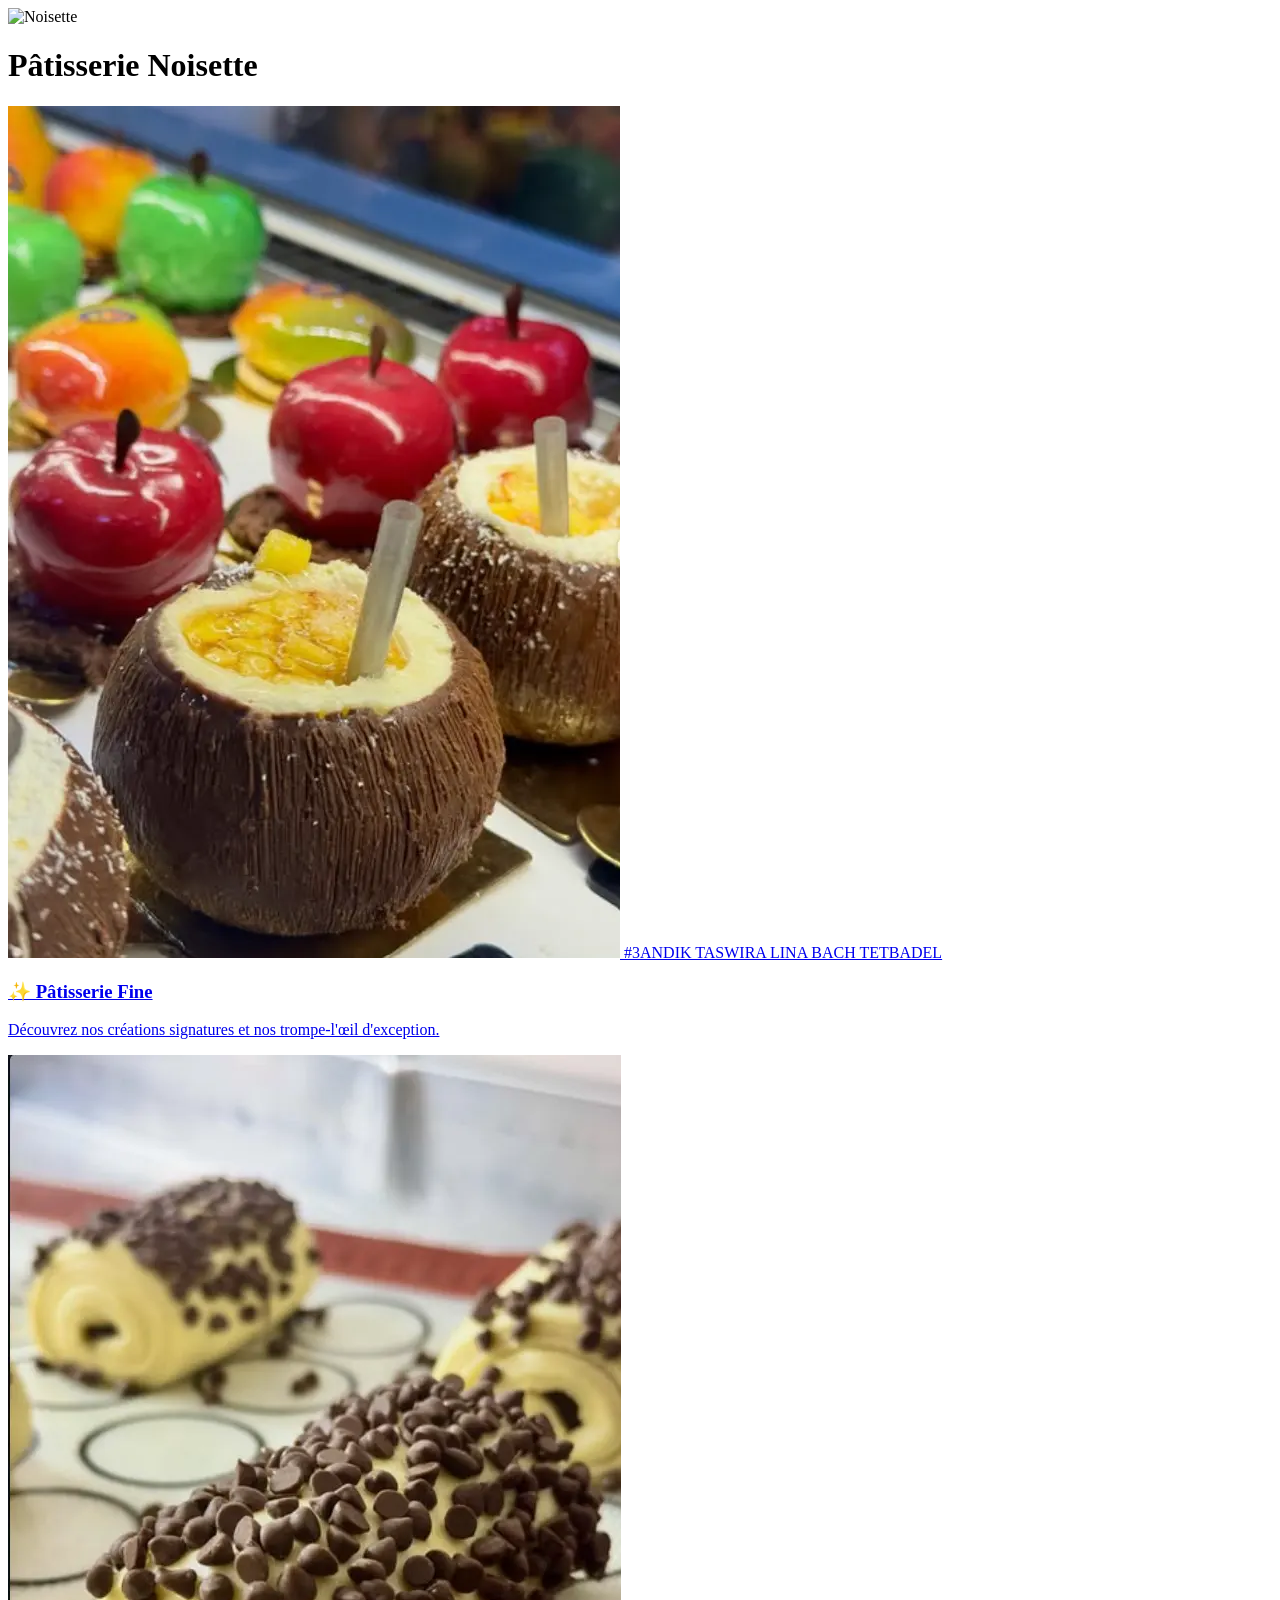
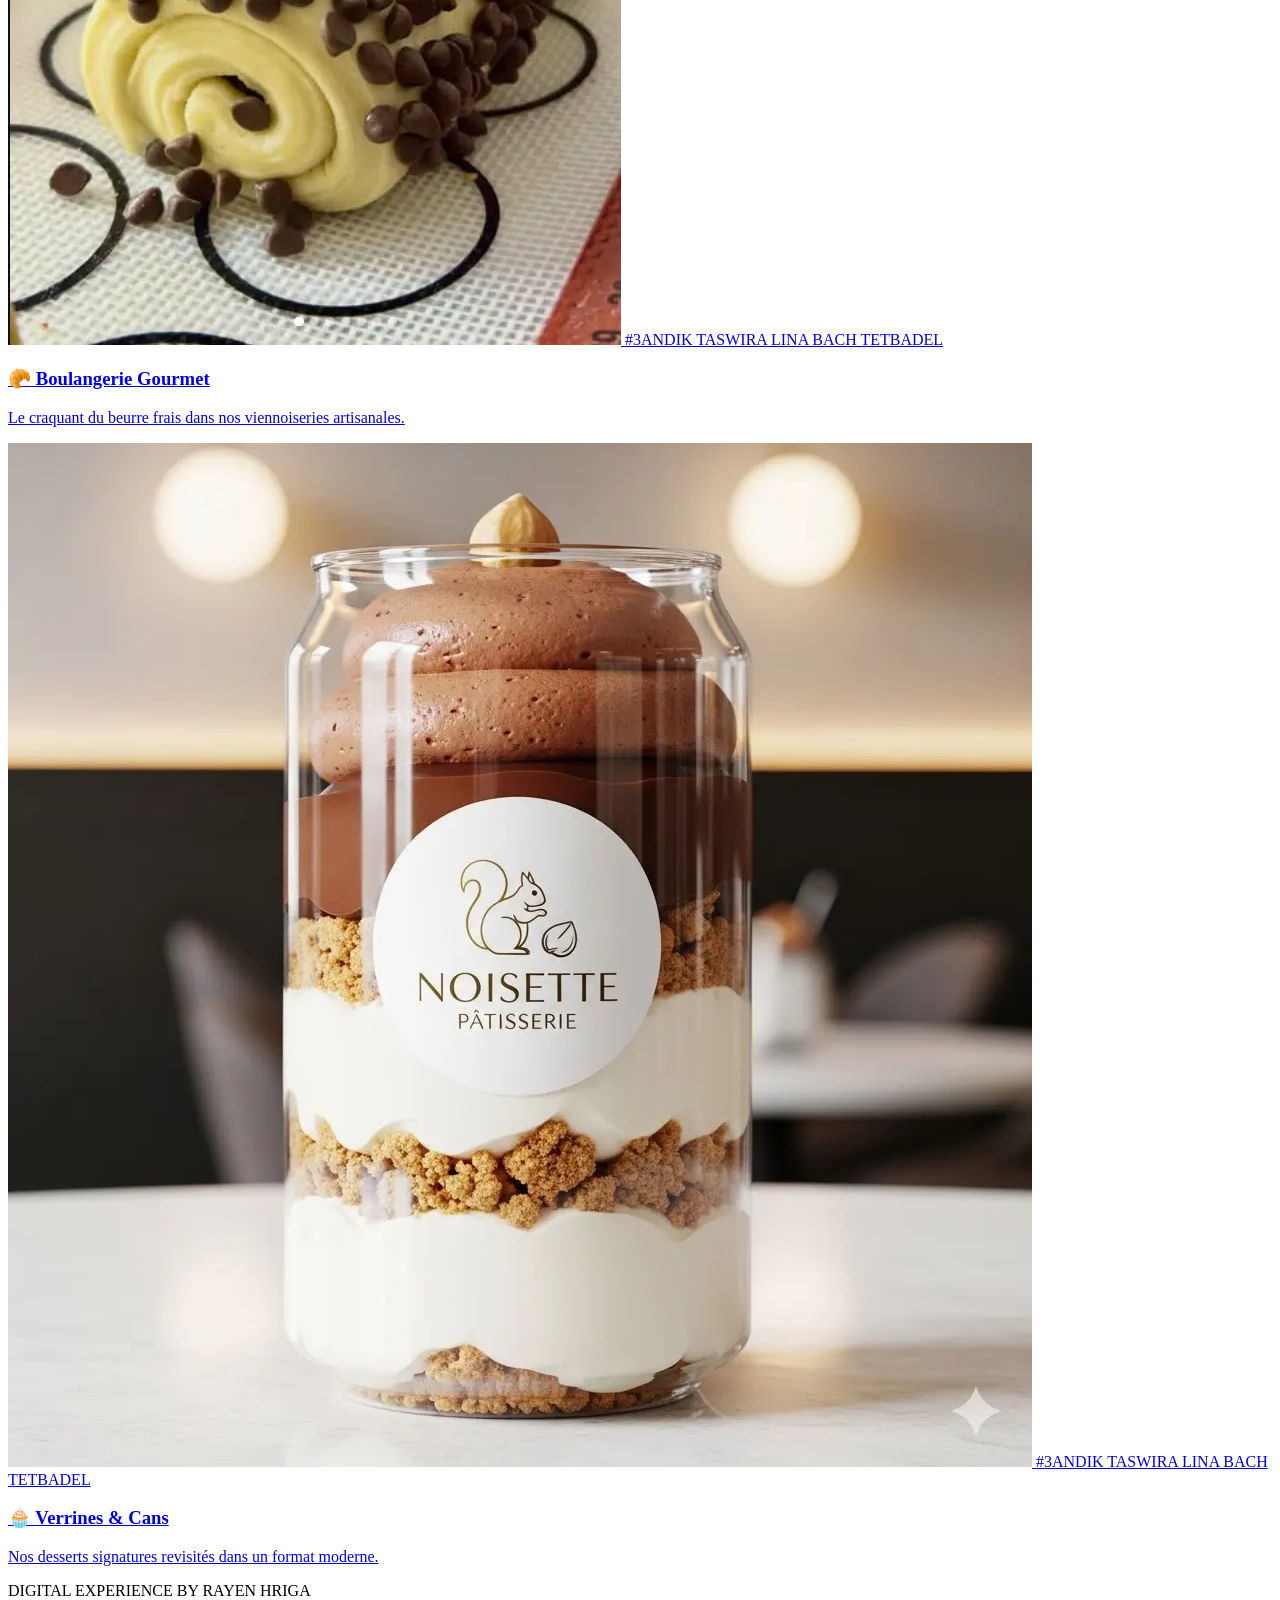
==== index.html @ 12253c0f "Change image formats to .webp in index.html Updated image file formats from .jpg to .webp for better" ====
<!DOCTYPE html>
<html lang="fr">
<head>
    <meta charset="UTF-8">
    <meta name="viewport" content="width=device-width, initial-scale=1.0, maximum-scale=1.0, user-scalable=no">
       <script async src="https://www.googletagmanager.com/gtag/js?id=G-VRH8N7SHTV"></script>
<script>
  window.dataLayer = window.dataLayer || [];
  function gtag(){dataLayer.push(arguments);}
  gtag('js', new Date());

  gtag('config', 'G-VRH8N7SHTV');
</script>
    <link rel="stylesheet" href="style.css">
    <title>Noisette - Menu Digital</title>
    <meta name="apple-mobile-web-app-capable" content="yes">

<meta name="apple-mobile-web-app-status-bar-style" content="black-translucent">

<meta name="apple-mobile-web-app-title" content="Noisette">

<link rel="apple-touch-icon" href="apple-touch-icon.png">
<link rel="manifest" href="manifest.json">

<script>
  if ('serviceWorker' in navigator) {
    navigator.serviceWorker.register('./sw.js')
      .then(() => console.log("HautGamme Offline Mode: Active"))
      .catch(err => console.log("Error:", err));
  }
</script>
</head>
<body>
    <div class="header">
        <img src="noisette logo.jpg" alt="Noisette" class="logo">
        <h1>Pâtisserie Noisette</h1>
    </div>

    <div class="container">
        <a href="patisserie.html" class="card">
            <img src="fruit.webp" alt="Pâtisserie">   #3ANDIK TASWIRA LINA BACH TETBADEL 
            <div class="card-info">
                <h3>✨ Pâtisserie Fine</h3>
                <p>Découvrez nos créations signatures et nos trompe-l'œil d'exception.</p>
            </div>
        </a>

        <a href="croissants.html" class="card">
            <img src="croissant-.webp" alt="Viennoiserie">      #3ANDIK TASWIRA LINA BACH TETBADEL 
            <div class="card-info">
                <h3>🥐 Boulangerie Gourmet</h3>
                <p>Le craquant du beurre frais dans nos viennoiseries artisanales.</p>
            </div>
        </a>

        <a href="verrine.html" class="card">
            <img src="varrines.webp" alt="Desserts">      #3ANDIK TASWIRA LINA BACH TETBADEL 
            <div class="card-info">
                <h3>🧁 Verrines & Cans</h3>
                <p>Nos desserts signatures revisités dans un format moderne.</p>
            </div>
        </a>
    </div>

    <div class="footer-brand">DIGITAL EXPERIENCE BY RAYEN HRIGA</div>
</body>

</html>
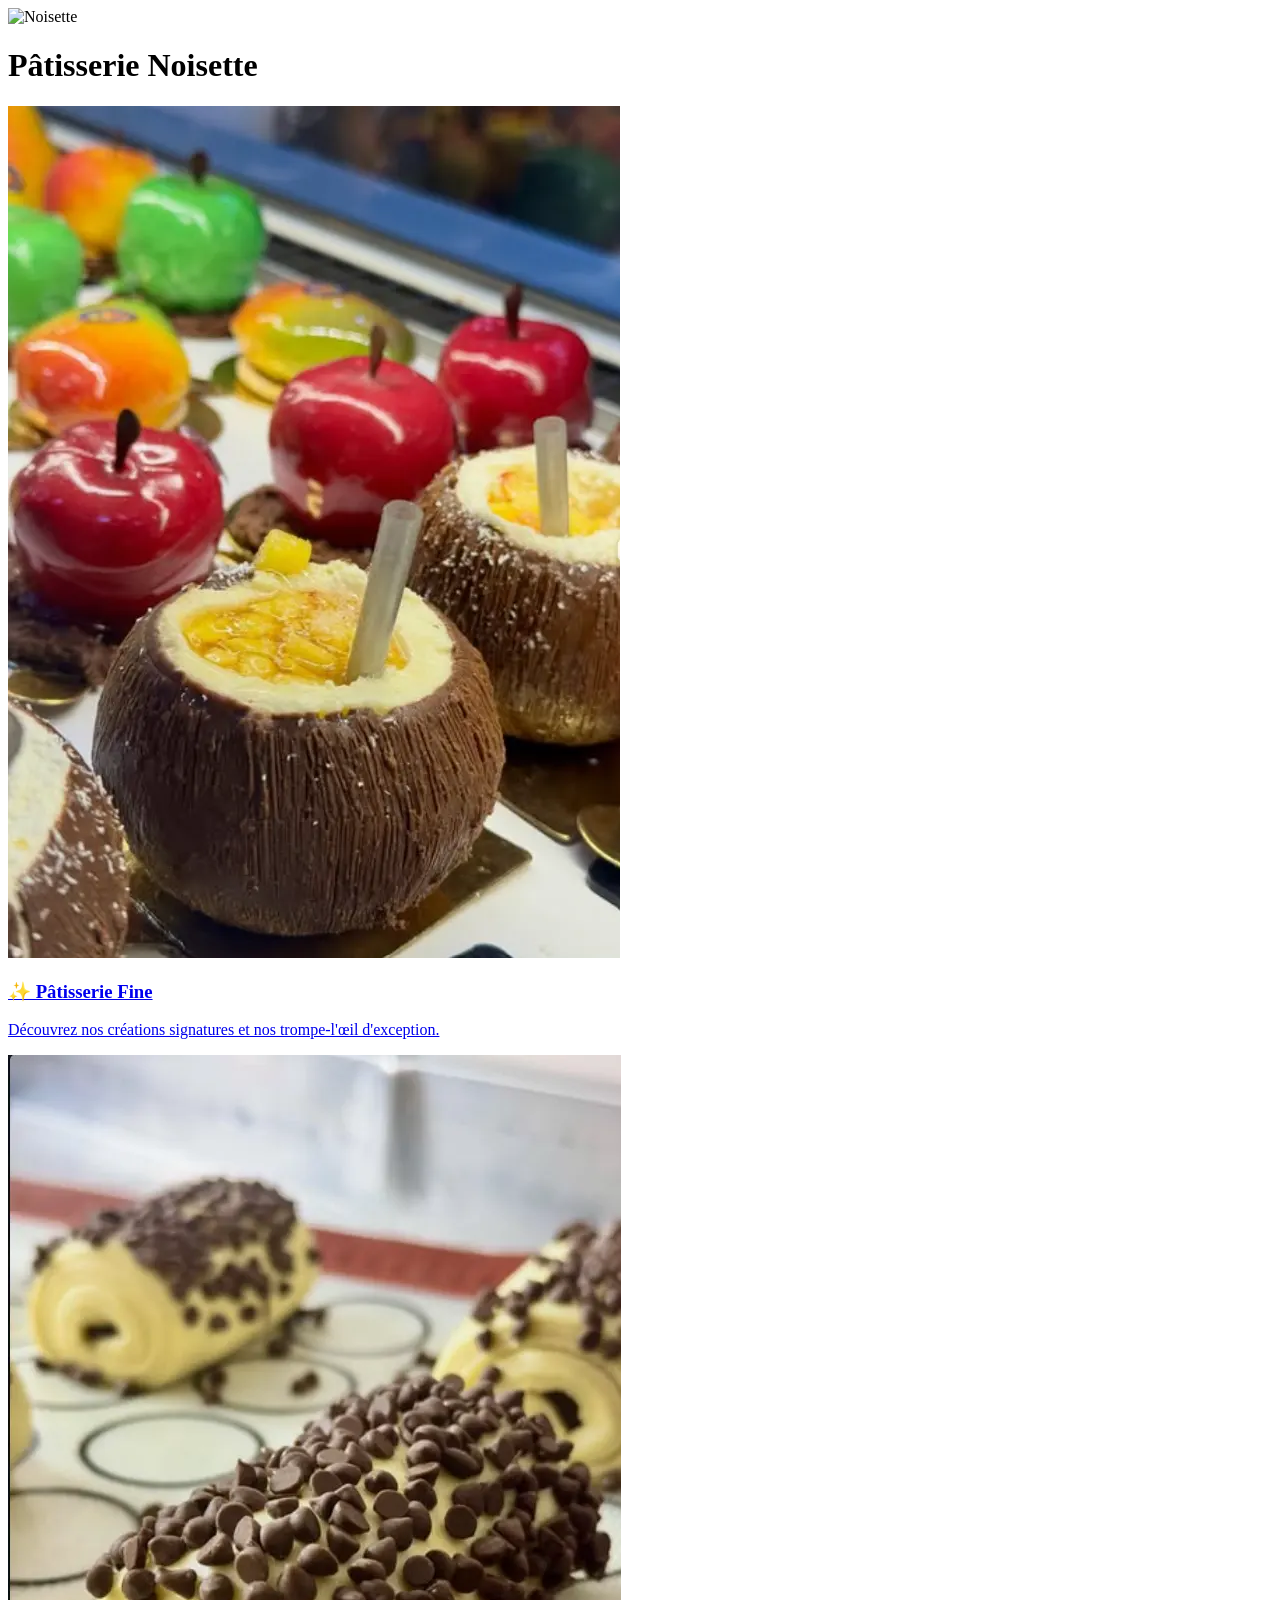
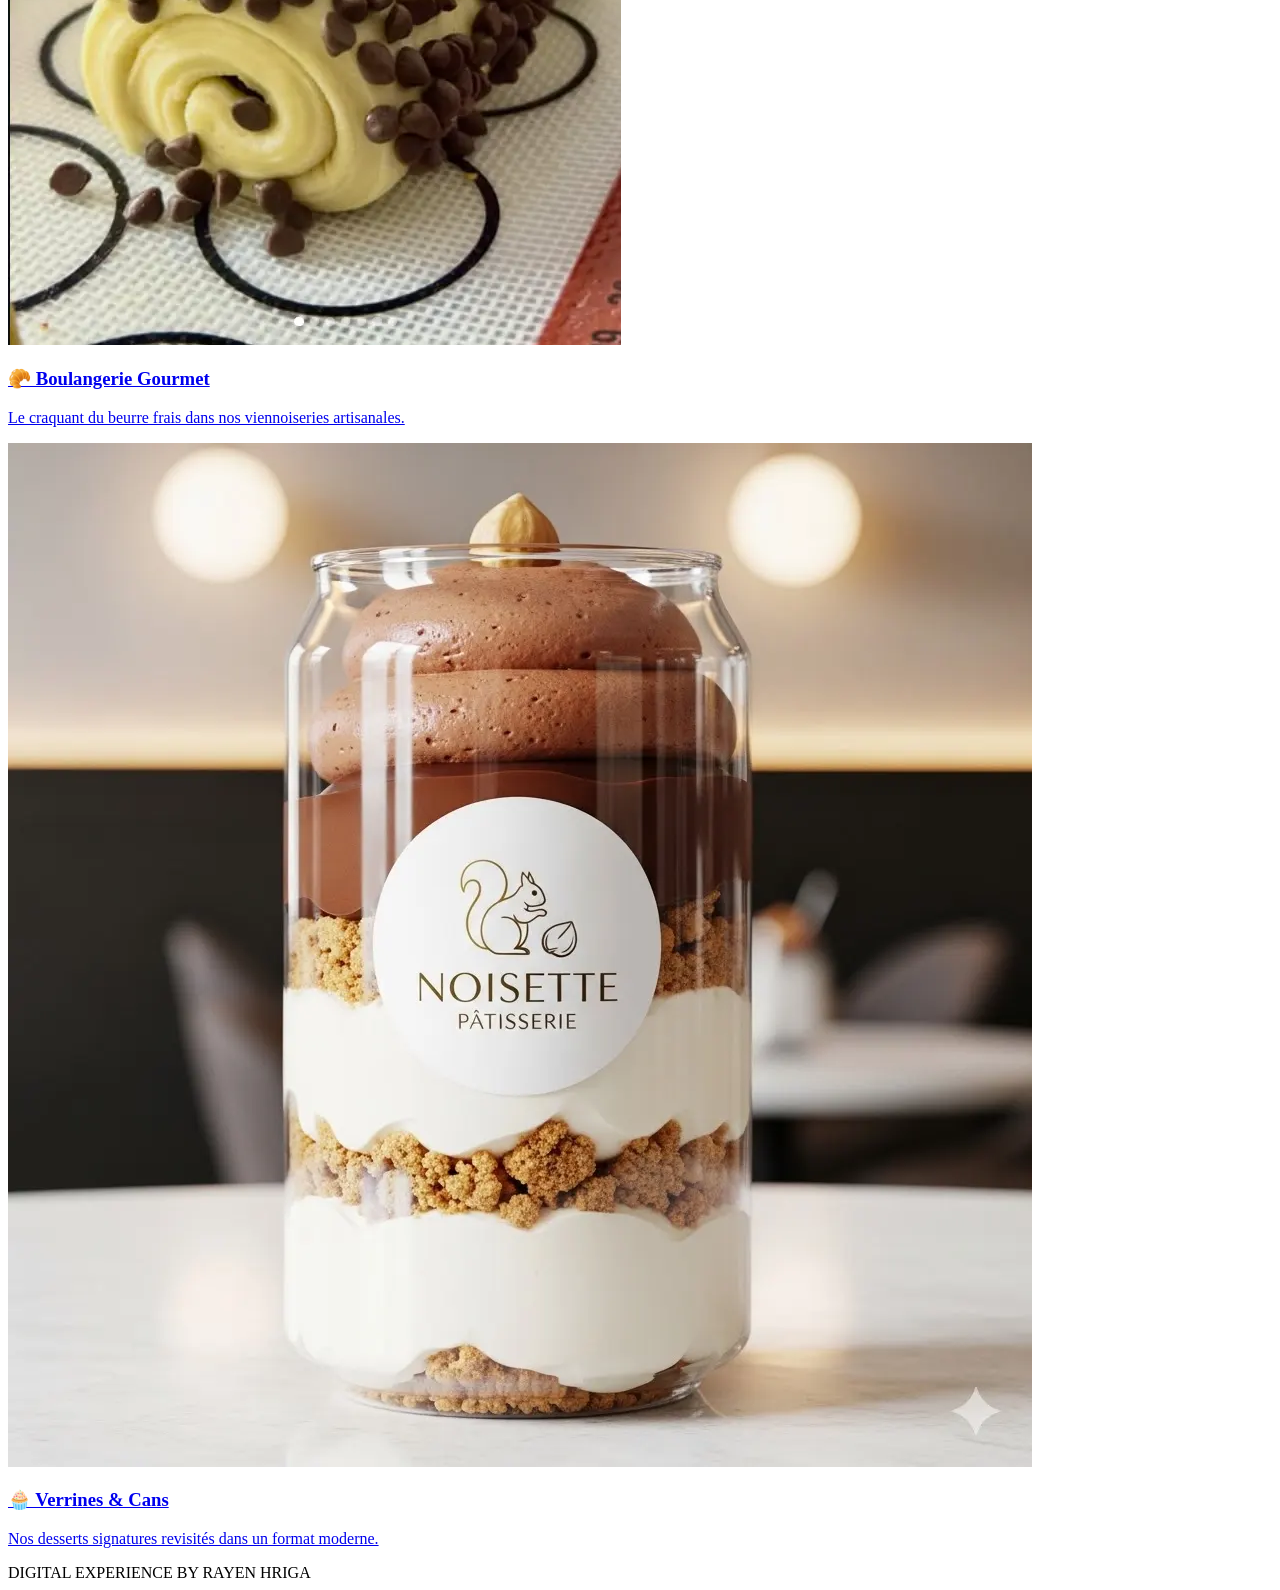
==== commit 02a697e6: "Fix HTML formatting and structure" ====
--- a/index.html
+++ b/index.html
@@ -38,7 +38,7 @@
 
     <div class="container">
         <a href="patisserie.html" class="card">
-            <img src="fruit.webp" alt="Pâtisserie">   #3ANDIK TASWIRA LINA BACH TETBADEL 
+            <img src="fruit.webp" alt="Pâtisserie">   
             <div class="card-info">
                 <h3>✨ Pâtisserie Fine</h3>
                 <p>Découvrez nos créations signatures et nos trompe-l'œil d'exception.</p>
@@ -46,7 +46,7 @@
         </a>
 
         <a href="croissants.html" class="card">
-            <img src="croissant-.webp" alt="Viennoiserie">      #3ANDIK TASWIRA LINA BACH TETBADEL 
+            <img src="croissant-.webp" alt="Viennoiserie">     
             <div class="card-info">
                 <h3>🥐 Boulangerie Gourmet</h3>
                 <p>Le craquant du beurre frais dans nos viennoiseries artisanales.</p>
@@ -54,7 +54,7 @@
         </a>
 
         <a href="verrine.html" class="card">
-            <img src="varrines.webp" alt="Desserts">      #3ANDIK TASWIRA LINA BACH TETBADEL 
+            <img src="varrines.webp" alt="Desserts">     
             <div class="card-info">
                 <h3>🧁 Verrines & Cans</h3>
                 <p>Nos desserts signatures revisités dans un format moderne.</p>
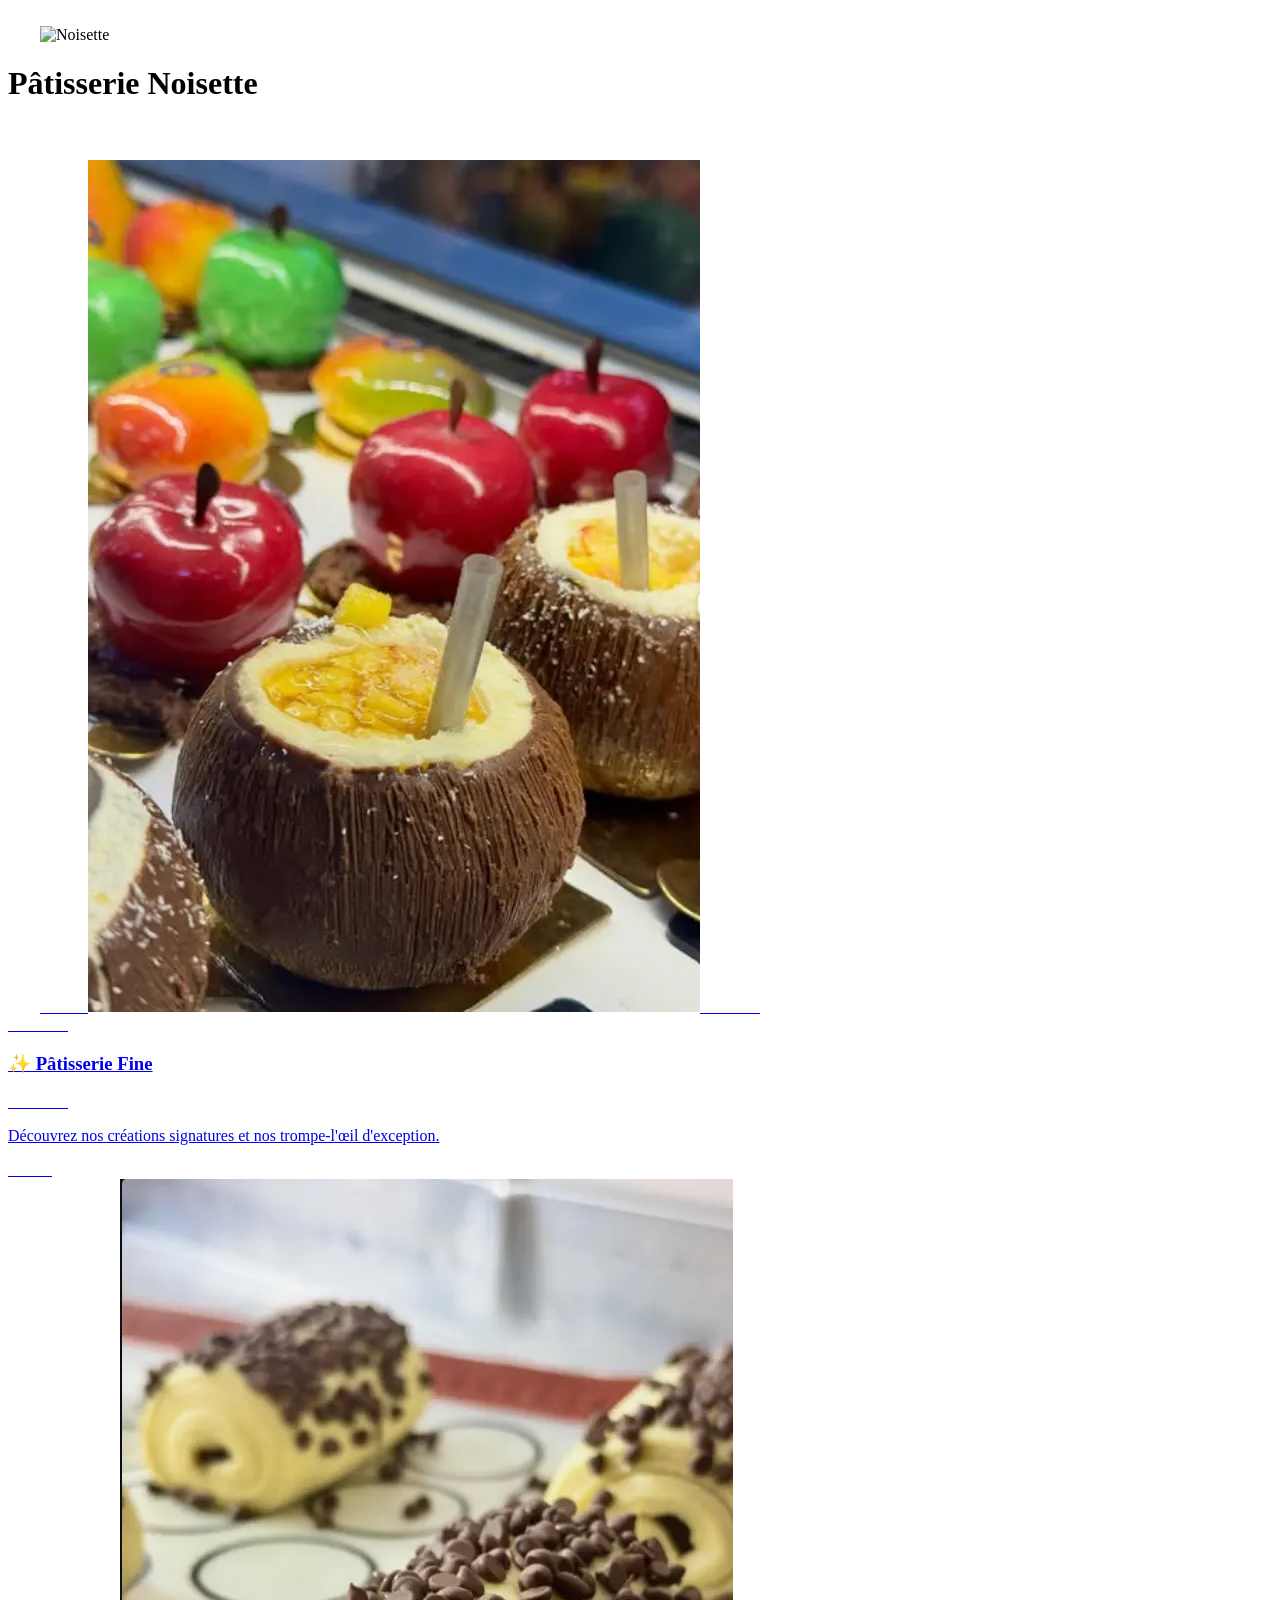
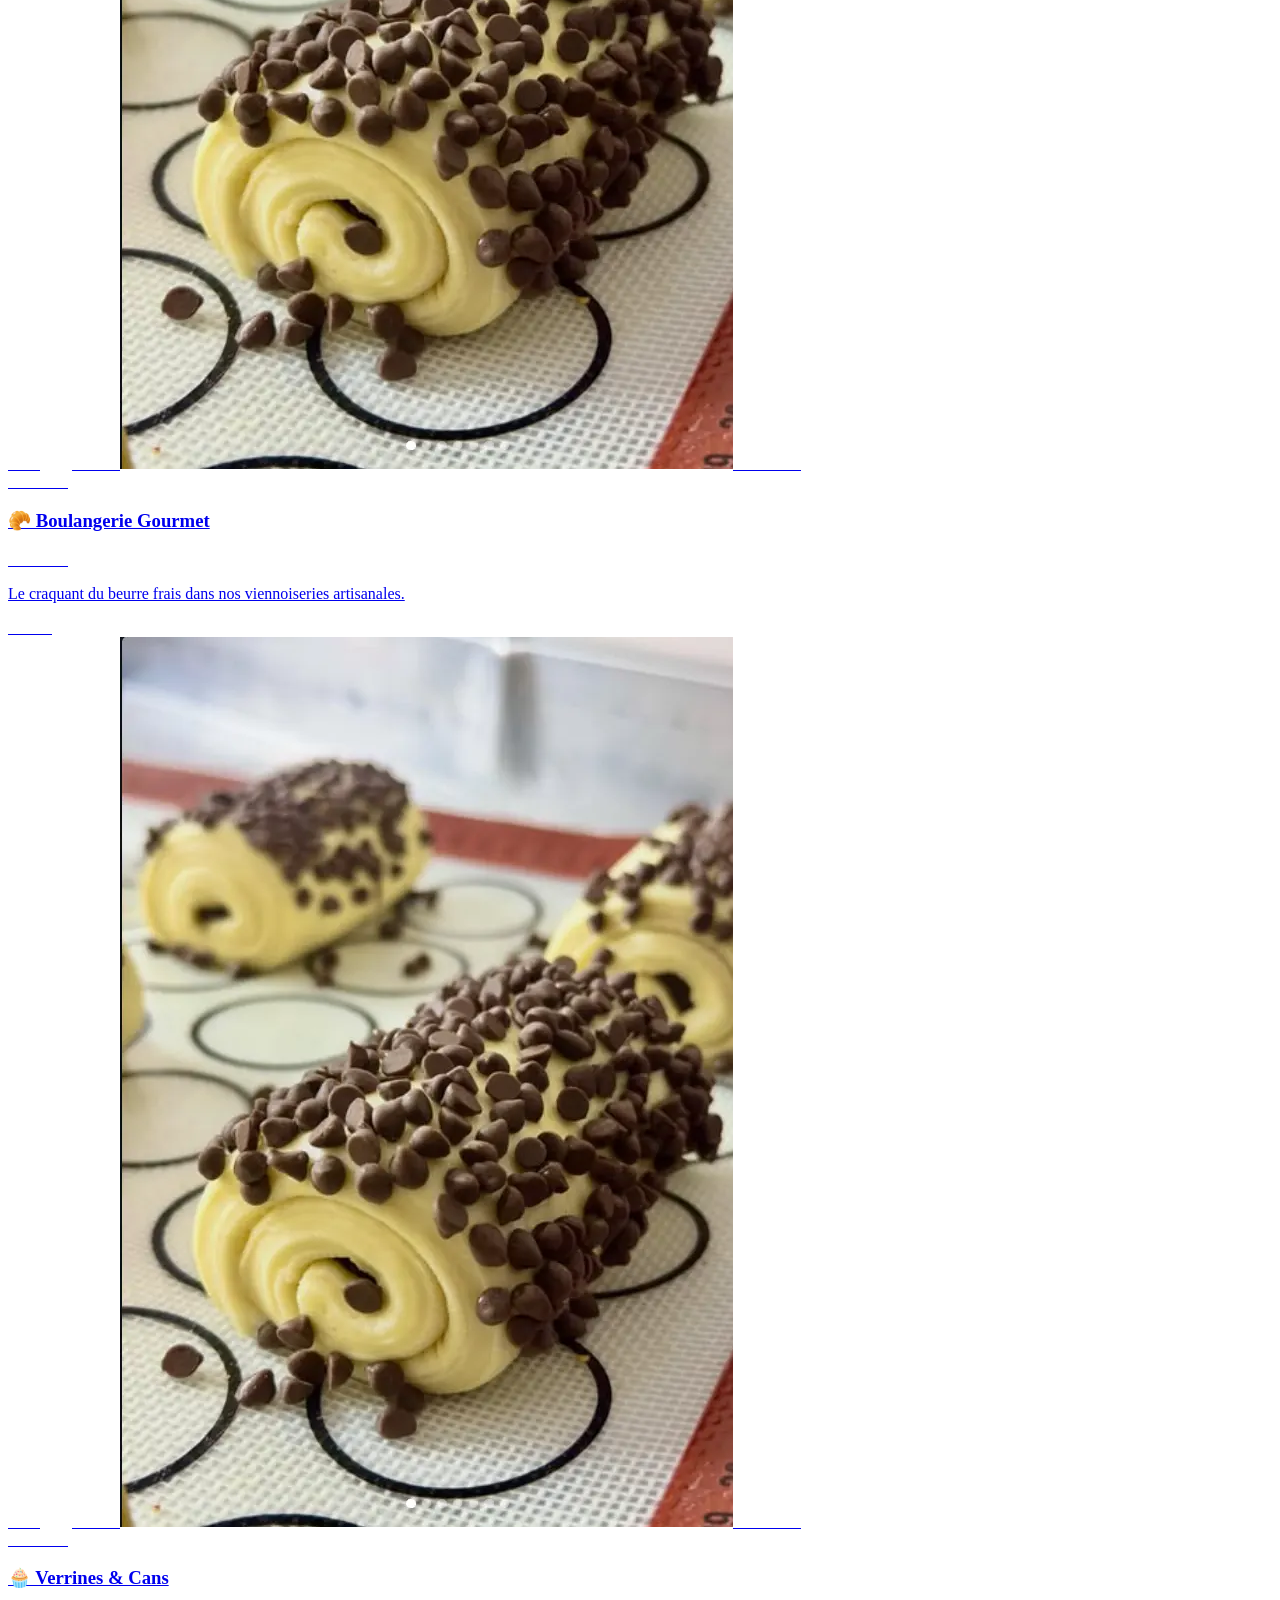
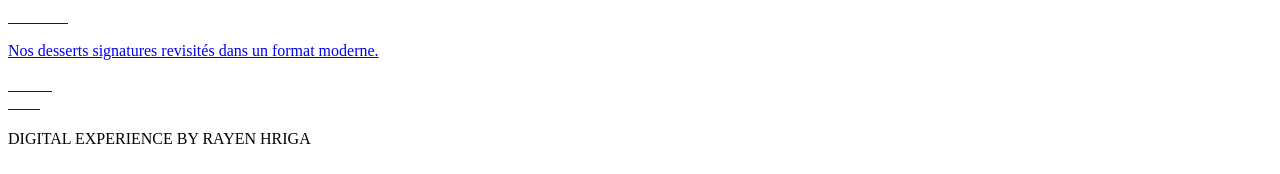
==== commit 98100e0d: "Update index.html" ====
--- a/index.html
+++ b/index.html
@@ -1,19 +1,19 @@
 <!DOCTYPE html>
 <html lang="fr">
 <head>
-    <meta charset="UTF-8">
-    <meta name="viewport" content="width=device-width, initial-scale=1.0, maximum-scale=1.0, user-scalable=no">
-       <script async src="https://www.googletagmanager.com/gtag/js?id=G-VRH8N7SHTV"></script>
+    <meta charset="UTF-8">
+    <meta name="viewport" content="width=device-width, initial-scale=1.0, maximum-scale=1.0, user-scalable=no">
+       <script async src="https://www.googletagmanager.com/gtag/js?id=G-VRH8N7SHTV"></script>
 <script>
-  window.dataLayer = window.dataLayer || [];
-  function gtag(){dataLayer.push(arguments);}
-  gtag('js', new Date());
+  window.dataLayer = window.dataLayer || [];
+  function gtag(){dataLayer.push(arguments);}
+  gtag('js', new Date());
 
-  gtag('config', 'G-VRH8N7SHTV');
+  gtag('config', 'G-VRH8N7SHTV');
 </script>
-    <link rel="stylesheet" href="style.css">
-    <title>Noisette - Menu Digital</title>
-    <meta name="apple-mobile-web-app-capable" content="yes">
+    <link rel="stylesheet" href="style.css">
+    <title>Noisette - Menu Digital</title>
+    <meta name="apple-mobile-web-app-capable" content="yes">
 
 <meta name="apple-mobile-web-app-status-bar-style" content="black-translucent">
 
@@ -23,46 +23,46 @@
 <link rel="manifest" href="manifest.json">
 
 <script>
-  if ('serviceWorker' in navigator) {
-    navigator.serviceWorker.register('./sw.js')
-      .then(() => console.log("HautGamme Offline Mode: Active"))
-      .catch(err => console.log("Error:", err));
-  }
+  if ('serviceWorker' in navigator) {
+    navigator.serviceWorker.register('./sw.js')
+      .then(() => console.log("HautGamme Offline Mode: Active"))
+      .catch(err => console.log("Error:", err));
+  }
 </script>
 </head>
 <body>
-    <div class="header">
-        <img src="noisette logo.jpg" alt="Noisette" class="logo">
-        <h1>Pâtisserie Noisette</h1>
-    </div>
+    <div class="header">
+        <img src="noisette logo.jpg" alt="Noisette" class="logo">
+        <h1>Pâtisserie Noisette</h1>
+    </div>
 
-    <div class="container">
-        <a href="patisserie.html" class="card">
-            <img src="fruit.webp" alt="Pâtisserie">   
-            <div class="card-info">
-                <h3>✨ Pâtisserie Fine</h3>
-                <p>Découvrez nos créations signatures et nos trompe-l'œil d'exception.</p>
-            </div>
-        </a>
+    <div class="container">
+        <a href="patisserie.html" class="card">
+            <img src="fruit.webp" alt="Pâtisserie">   
+            <div class="card-info">
+                <h3>✨ Pâtisserie Fine</h3>
+                <p>Découvrez nos créations signatures et nos trompe-l'œil d'exception.</p>
+            </div>
+        </a>
 
-        <a href="croissants.html" class="card">
-            <img src="croissant-.webp" alt="Viennoiserie">     
-            <div class="card-info">
-                <h3>🥐 Boulangerie Gourmet</h3>
-                <p>Le craquant du beurre frais dans nos viennoiseries artisanales.</p>
-            </div>
-        </a>
+        <a href="croissants.html" class="card">
+            <img src="croissant-.webp" alt="Viennoiserie">     
+            <div class="card-info">
+                <h3>🥐 Boulangerie Gourmet</h3>
+                <p>Le craquant du beurre frais dans nos viennoiseries artisanales.</p>
+            </div>
+        </a>
 
-        <a href="verrine.html" class="card">
-            <img src="varrines.webp" alt="Desserts">     
-            <div class="card-info">
-                <h3>🧁 Verrines & Cans</h3>
-                <p>Nos desserts signatures revisités dans un format moderne.</p>
-            </div>
-        </a>
-    </div>
+        <a href="verrine.html" class="card">
+            <img src="croissant-.webp" alt="Desserts">     
+            <div class="card-info">
+                <h3>🧁 Verrines & Cans</h3>
+                <p>Nos desserts signatures revisités dans un format moderne.</p>
+            </div>
+        </a>
+    </div>
 
-    <div class="footer-brand">DIGITAL EXPERIENCE BY RAYEN HRIGA</div>
+    <div class="footer-brand">DIGITAL EXPERIENCE BY RAYEN HRIGA</div>
 </body>
 
-</html> 
+</html> 
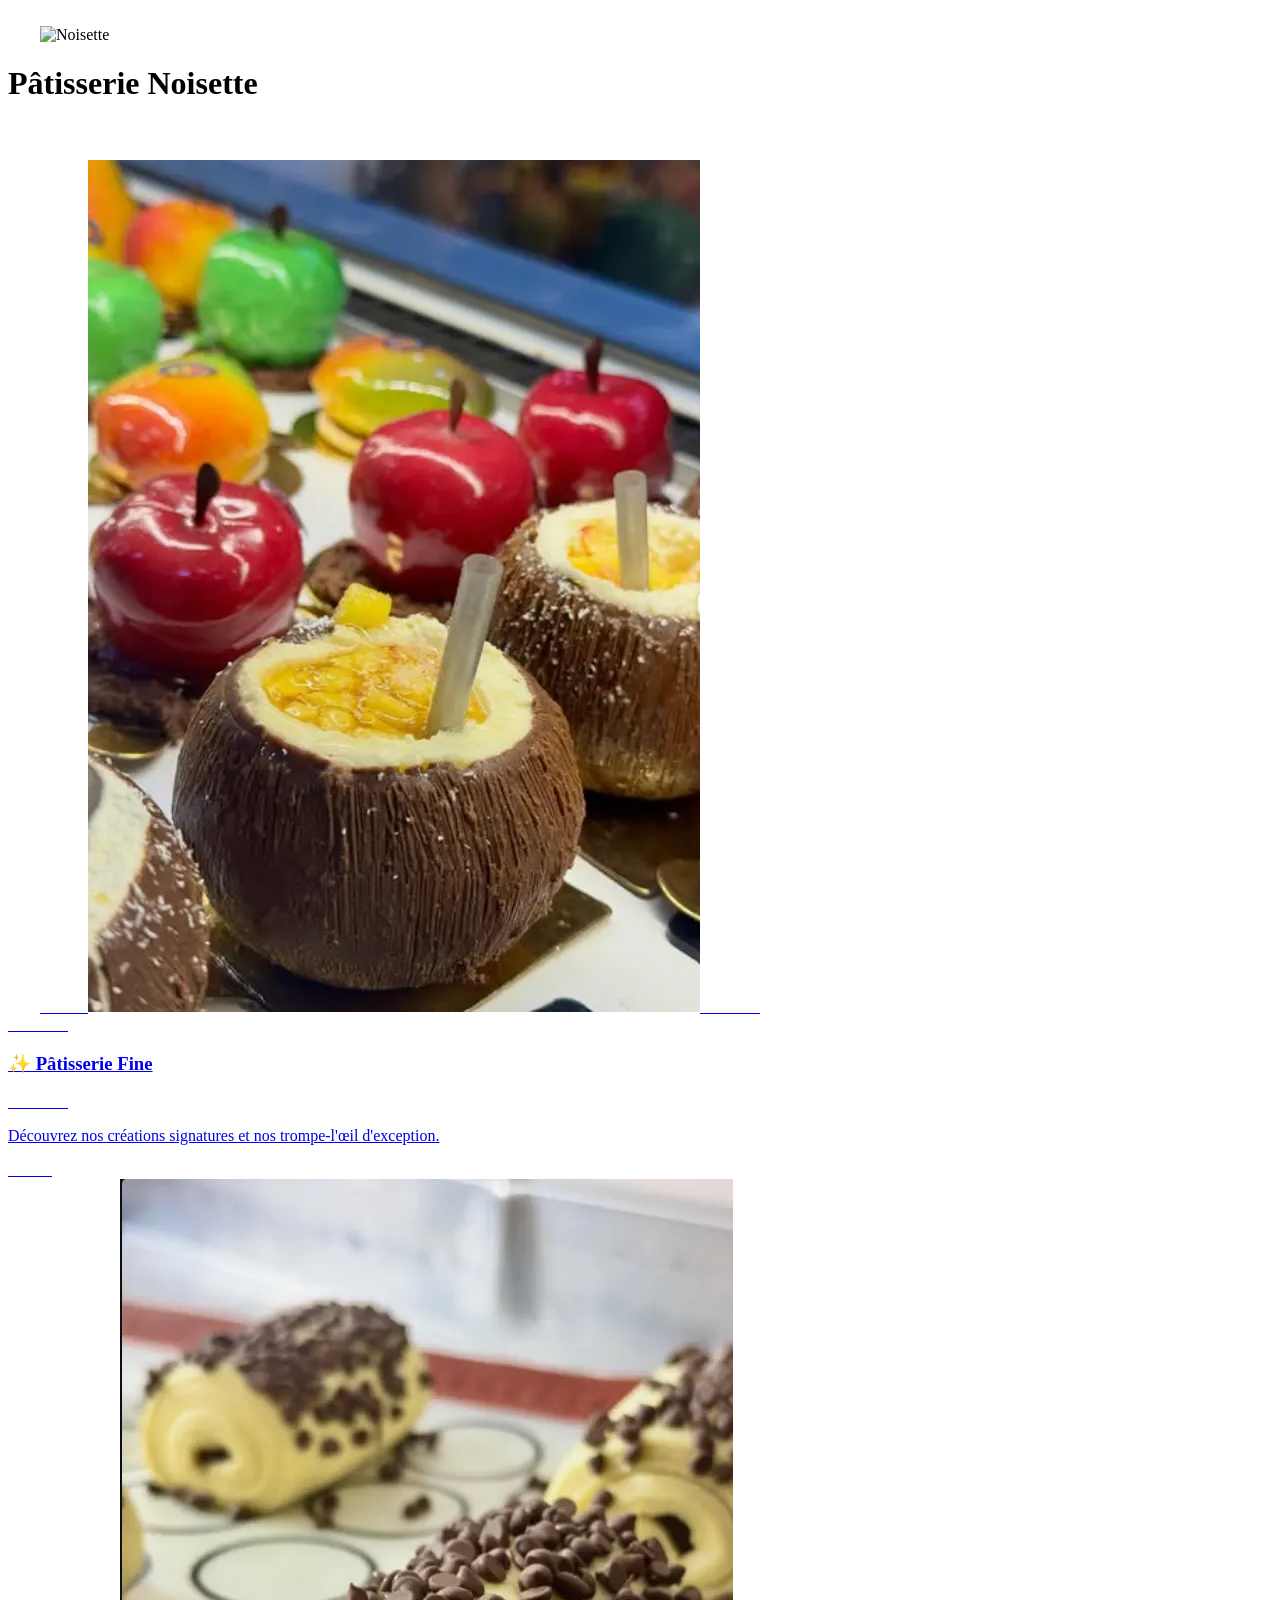
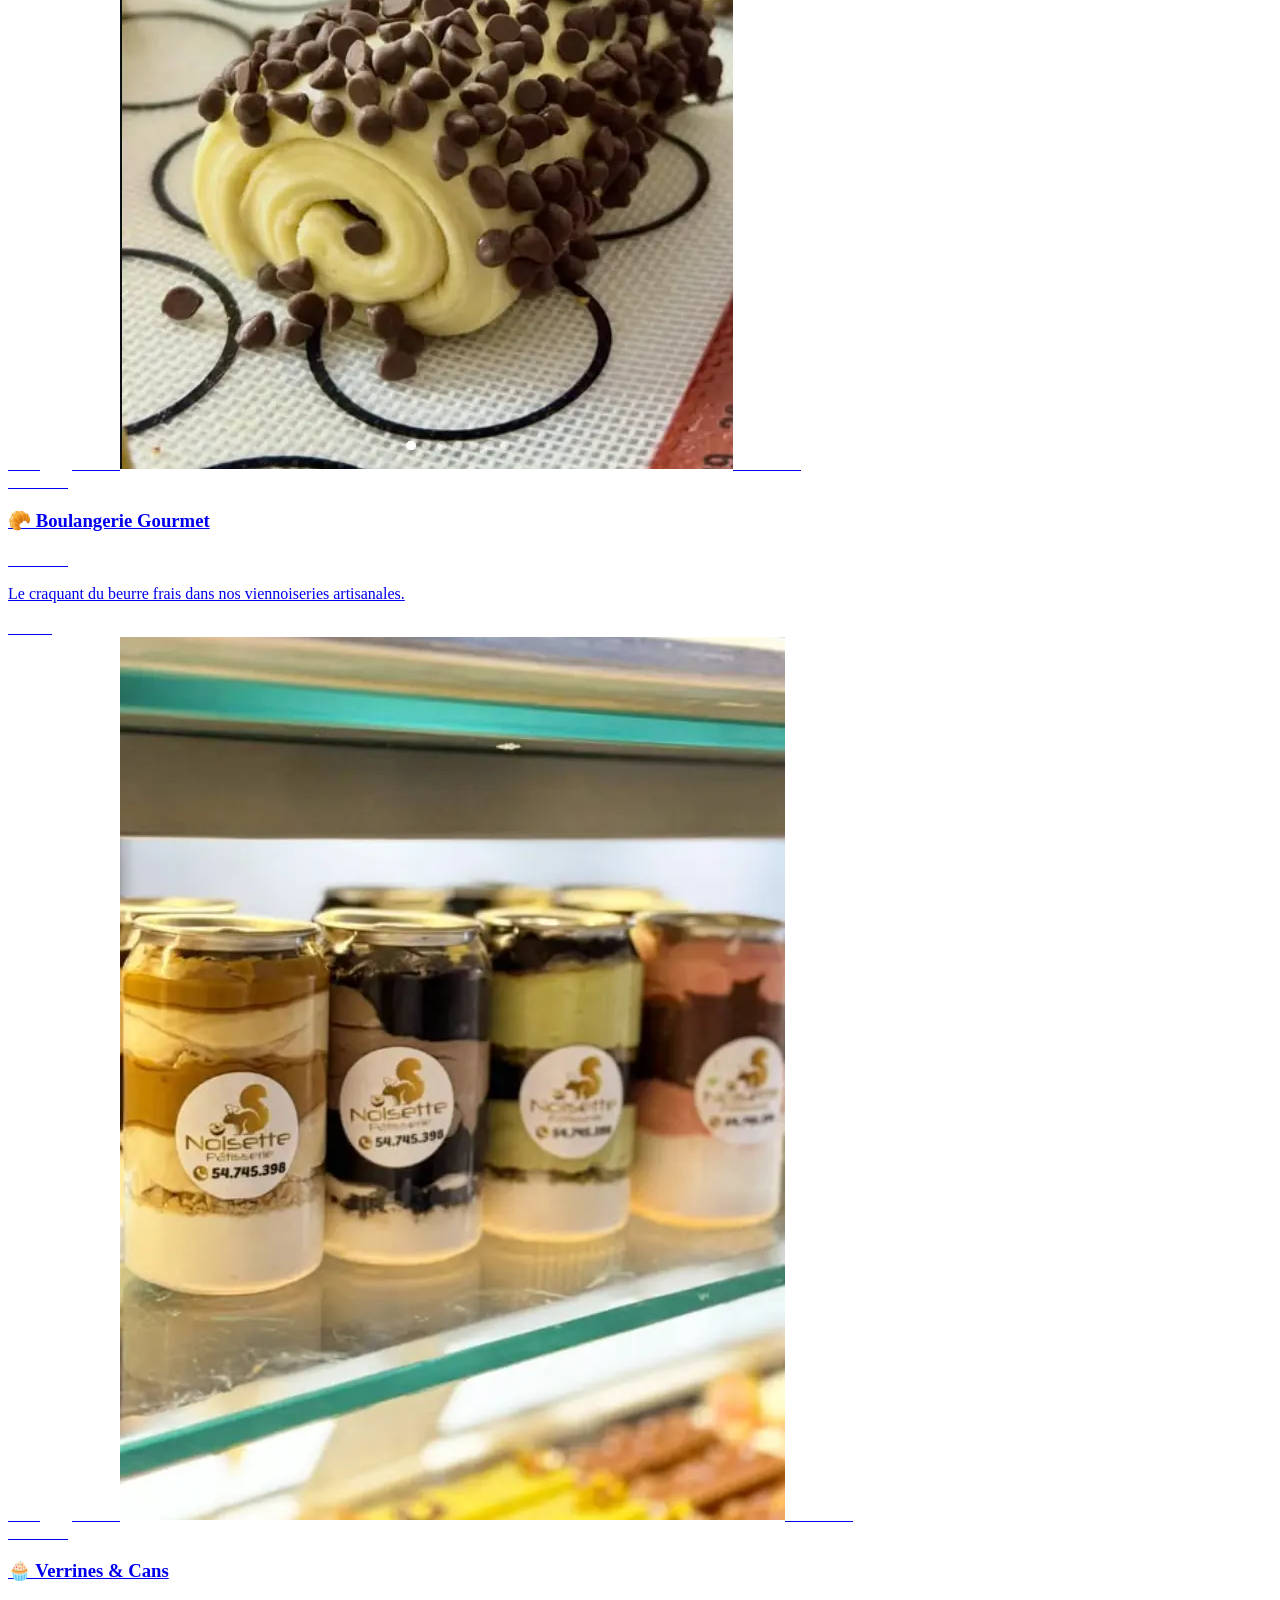
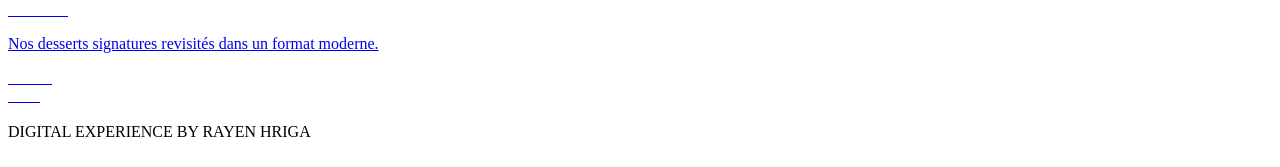
==== commit 1860e177: "Fix HTML formatting and update image sources" ====
--- a/index.html
+++ b/index.html
@@ -54,7 +54,7 @@
         </a>
 
         <a href="verrine.html" class="card">
-            <img src="croissant-.webp" alt="Desserts">     
+            <img src="varrines .webp" alt="Desserts">     
             <div class="card-info">
                 <h3>🧁 Verrines & Cans</h3>
                 <p>Nos desserts signatures revisités dans un format moderne.</p>
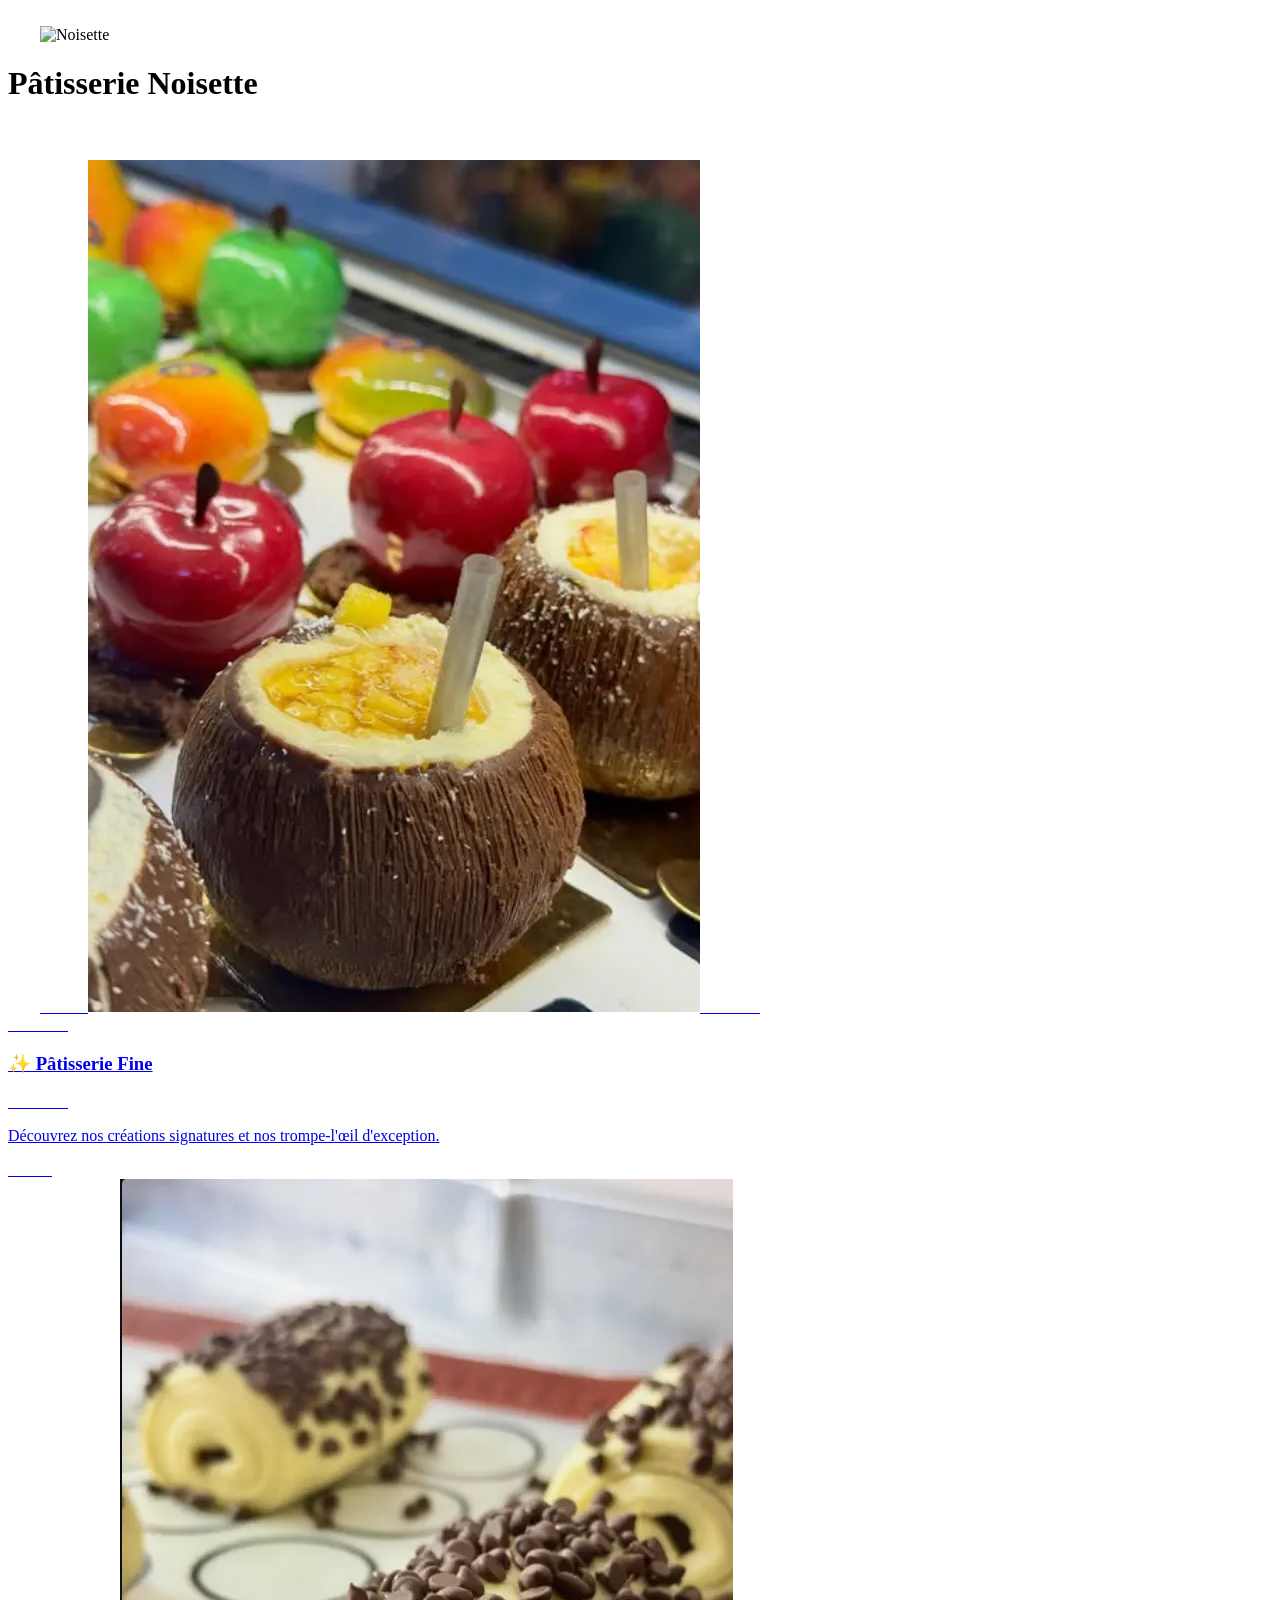
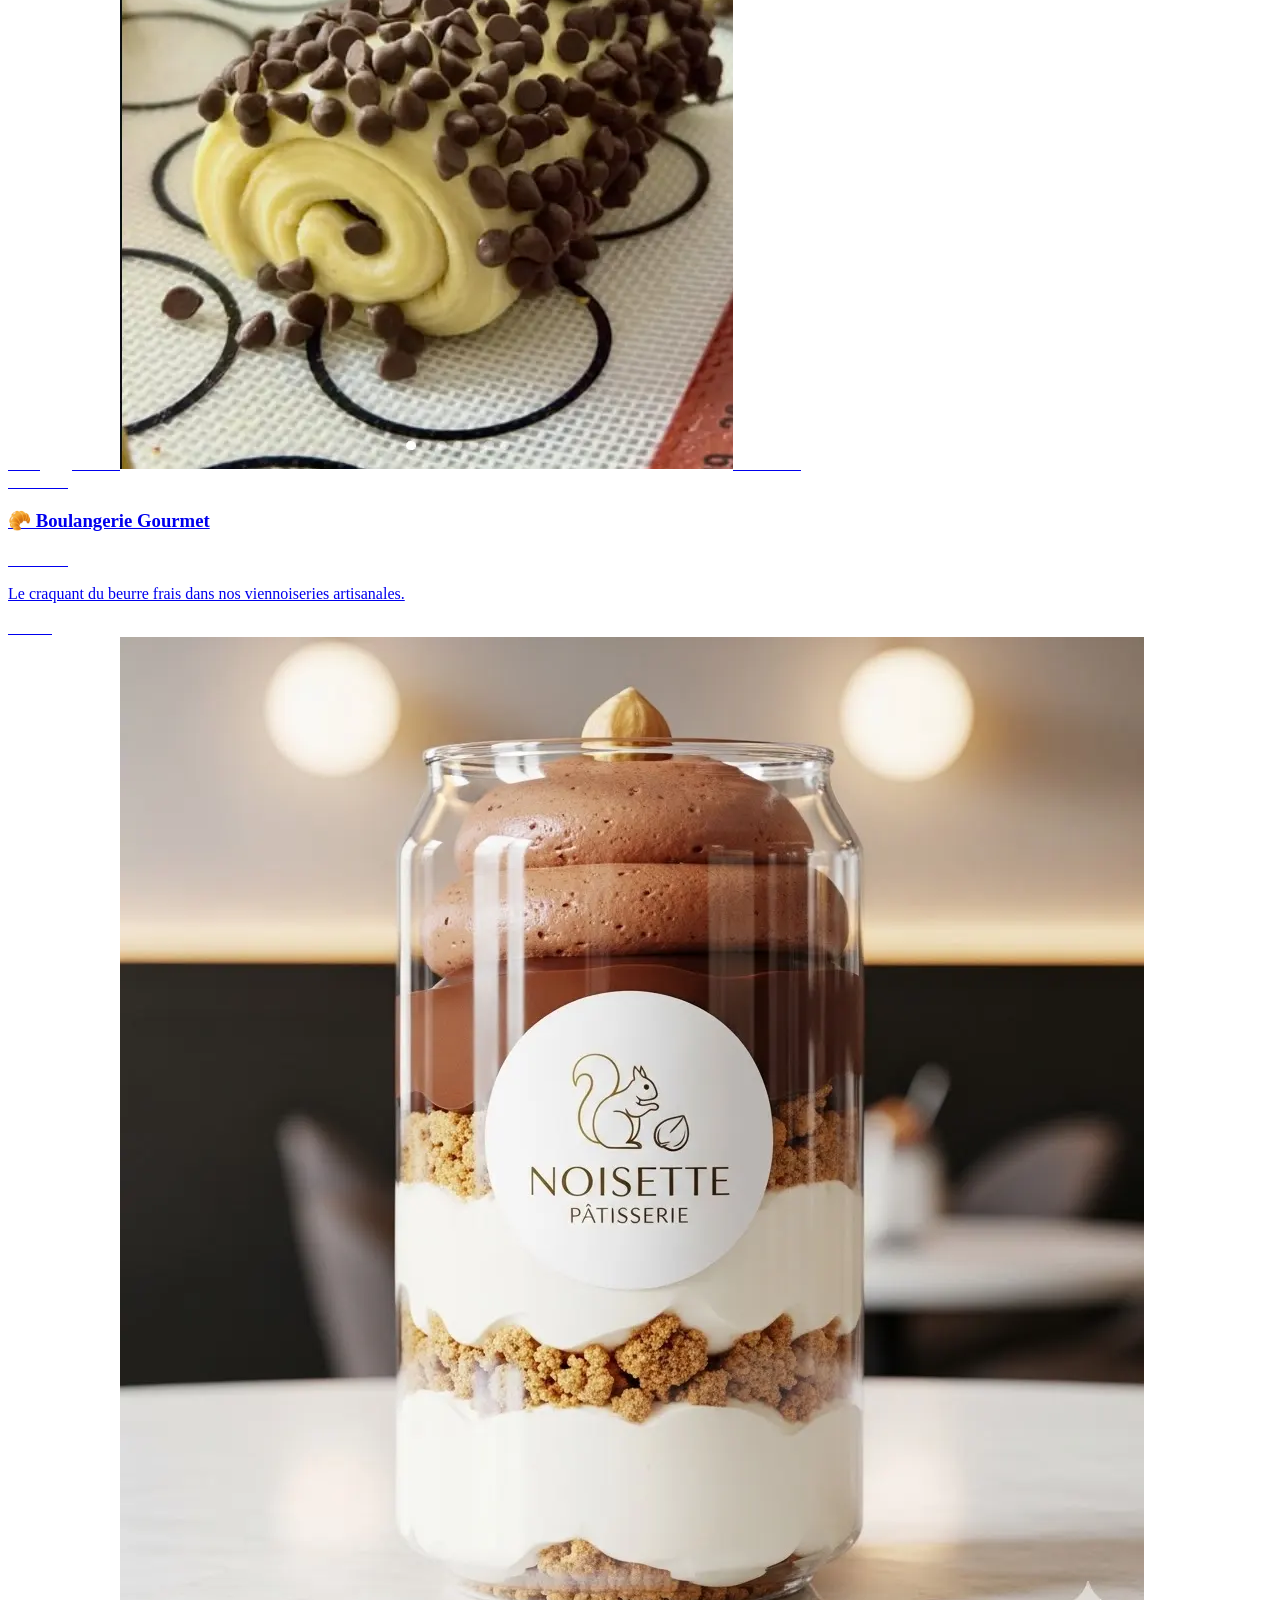
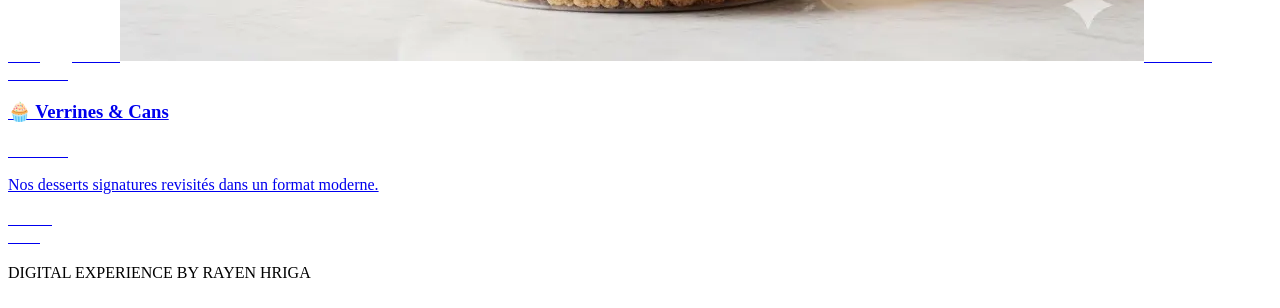
==== commit 46773145: "Update index.html" ====
--- a/index.html
+++ b/index.html
@@ -19,7 +19,7 @@
 
 <meta name="apple-mobile-web-app-title" content="Noisette">
 
-<link rel="apple-touch-icon" href="apple-touch-icon.png">
+<link rel="apple-touch-icon" href="apple-touch-icon.png?v=2">
 <link rel="manifest" href="manifest.json">
 
 <script>
@@ -54,7 +54,7 @@
         </a>
 
         <a href="verrine.html" class="card">
-            <img src="varrines .webp" alt="Desserts">     
+            <img src="varrines.webp" alt="Desserts">     
             <div class="card-info">
                 <h3>🧁 Verrines & Cans</h3>
                 <p>Nos desserts signatures revisités dans un format moderne.</p>
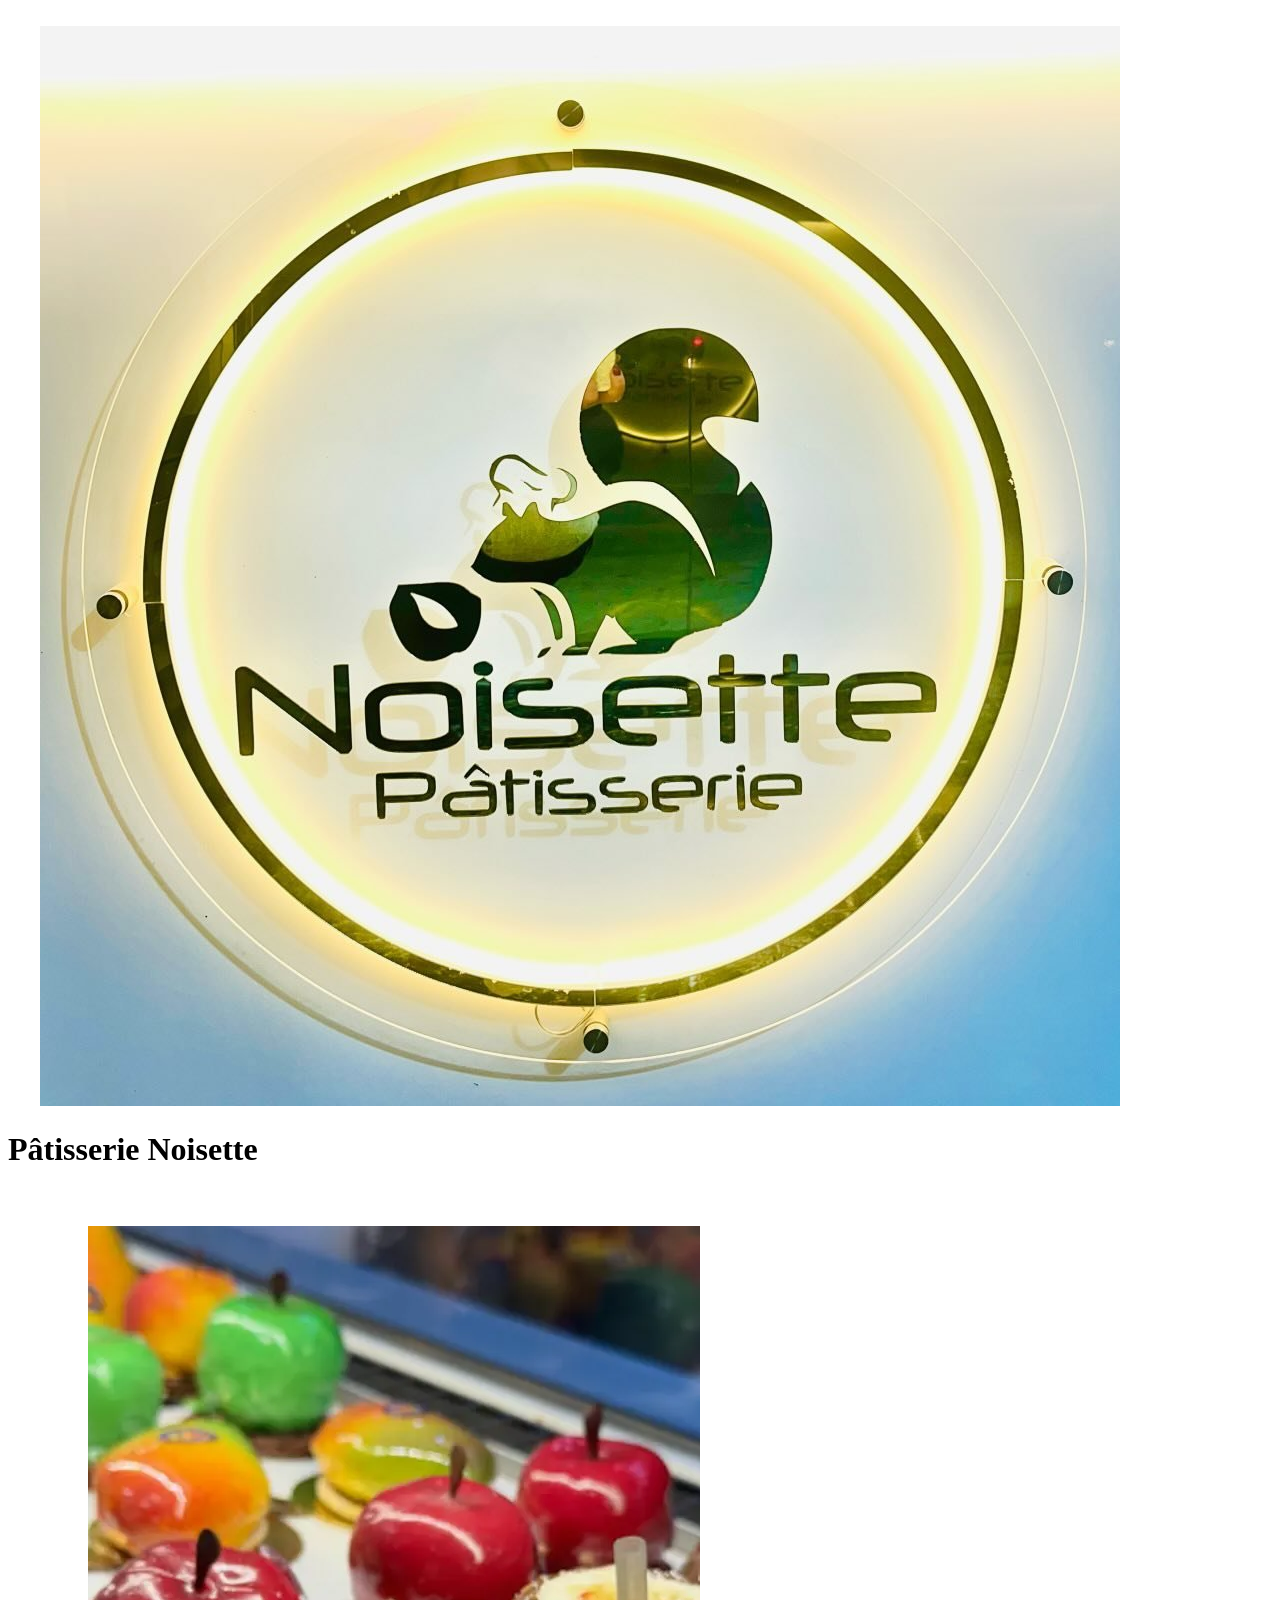
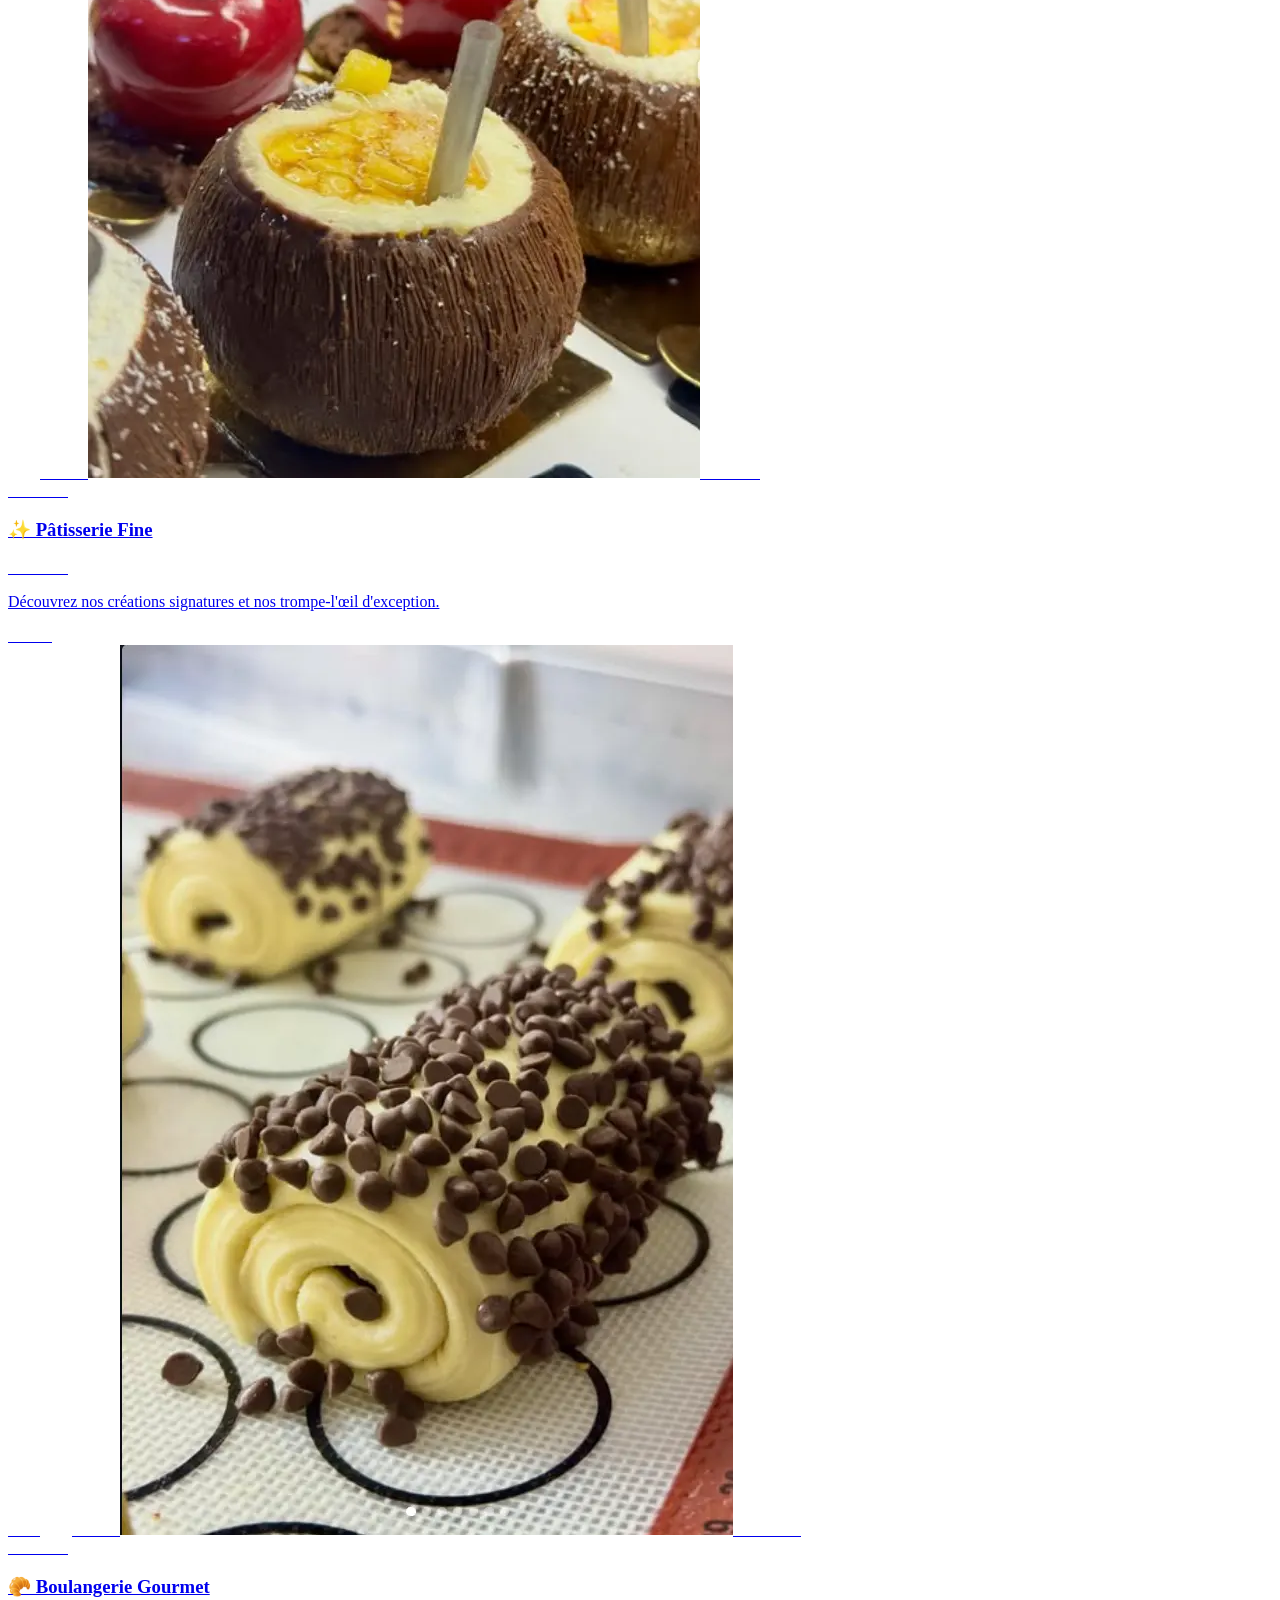
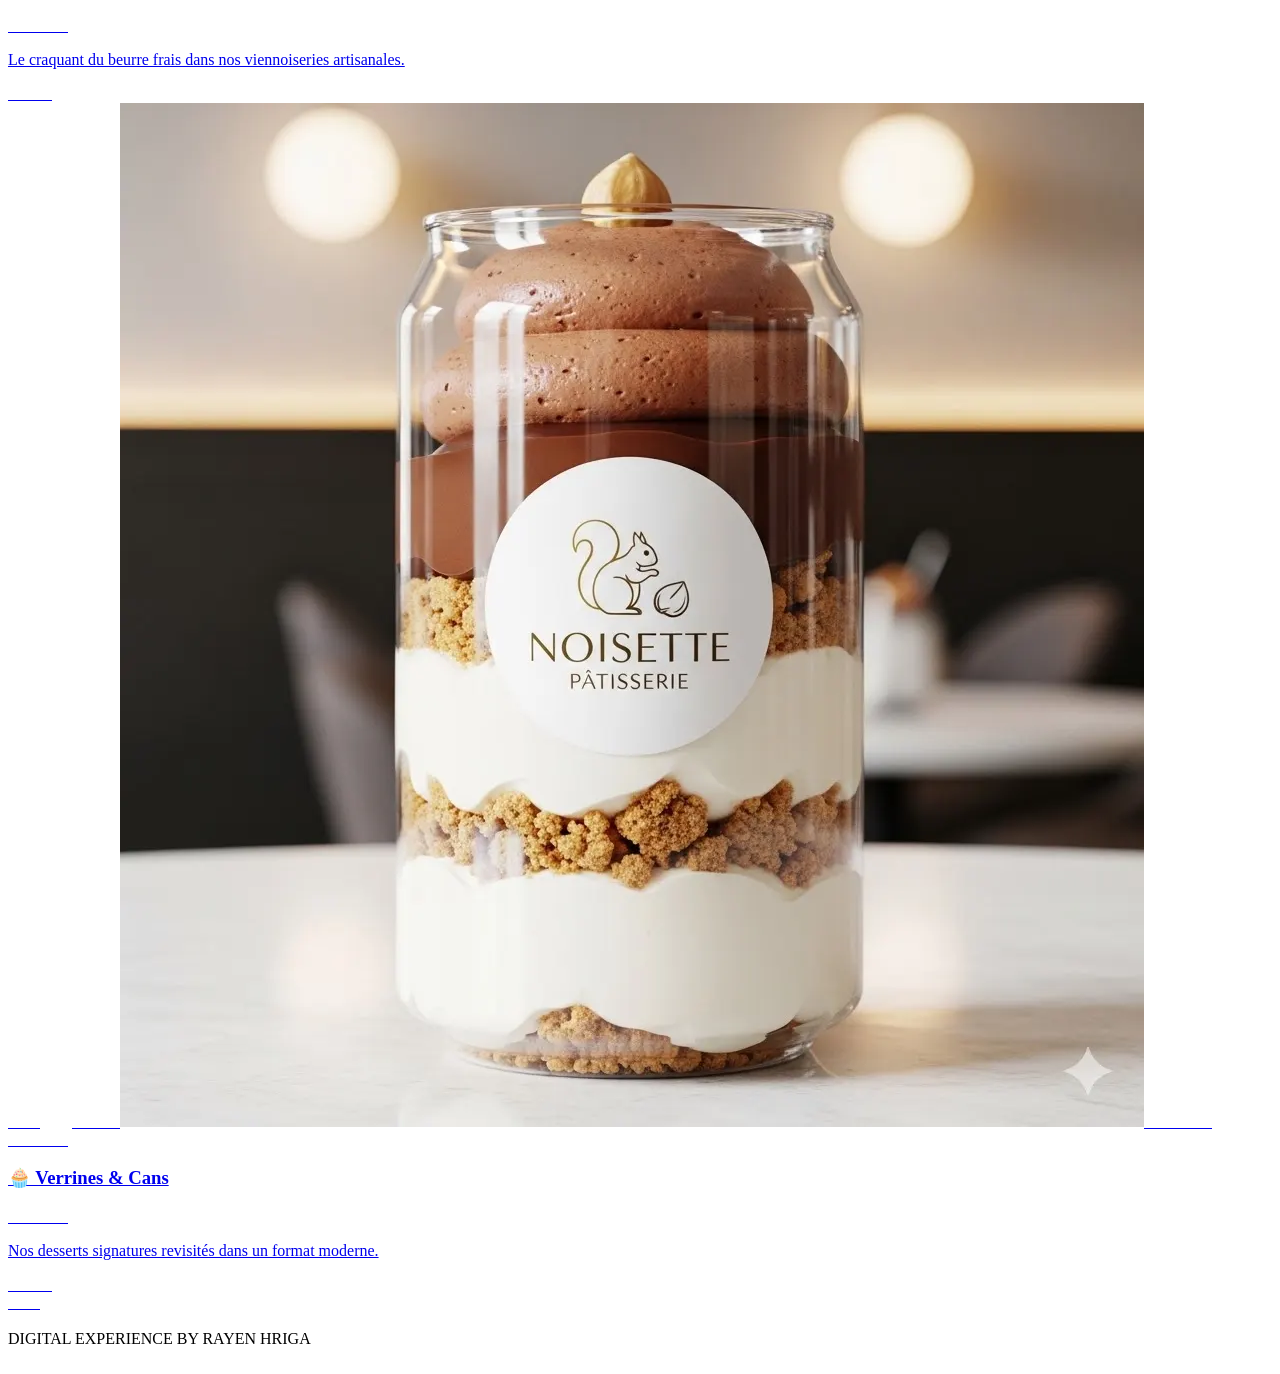
==== commit c6ecaa0e: "Fix HTML encoding issues in index.html" ====
--- a/index.html
+++ b/index.html
@@ -19,7 +19,7 @@
 
 <meta name="apple-mobile-web-app-title" content="Noisette">
 
-<link rel="apple-touch-icon" href="apple-touch-icon.png?v=2">
+<link rel="apple-touch-icon" href="noissette-logo.jpg">
 <link rel="manifest" href="manifest.json">
 
 <script>
@@ -32,7 +32,7 @@
 </head>
 <body>
     <div class="header">
-        <img src="noisette logo.jpg" alt="Noisette" class="logo">
+        <img src="noissette-logo.jpg" alt="Noisette" class="logo">
         <h1>Pâtisserie Noisette</h1>
     </div>
 
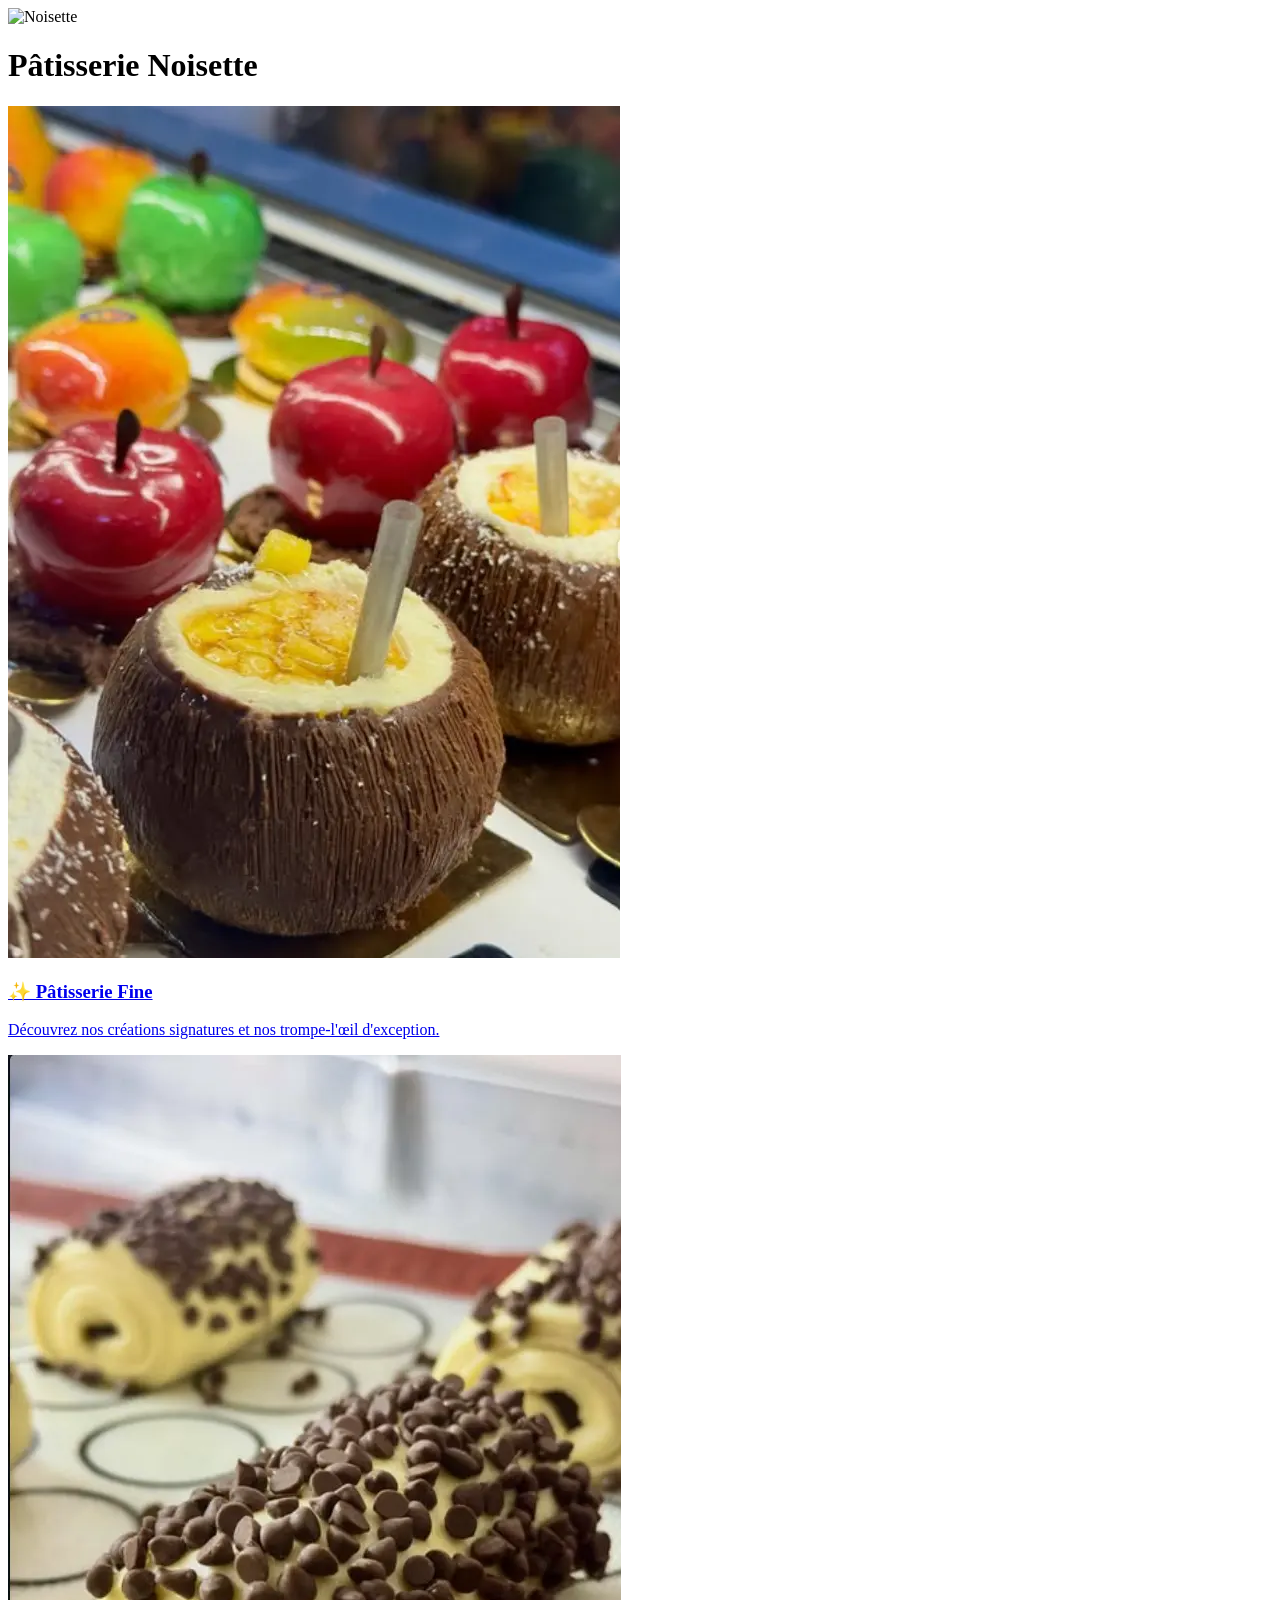
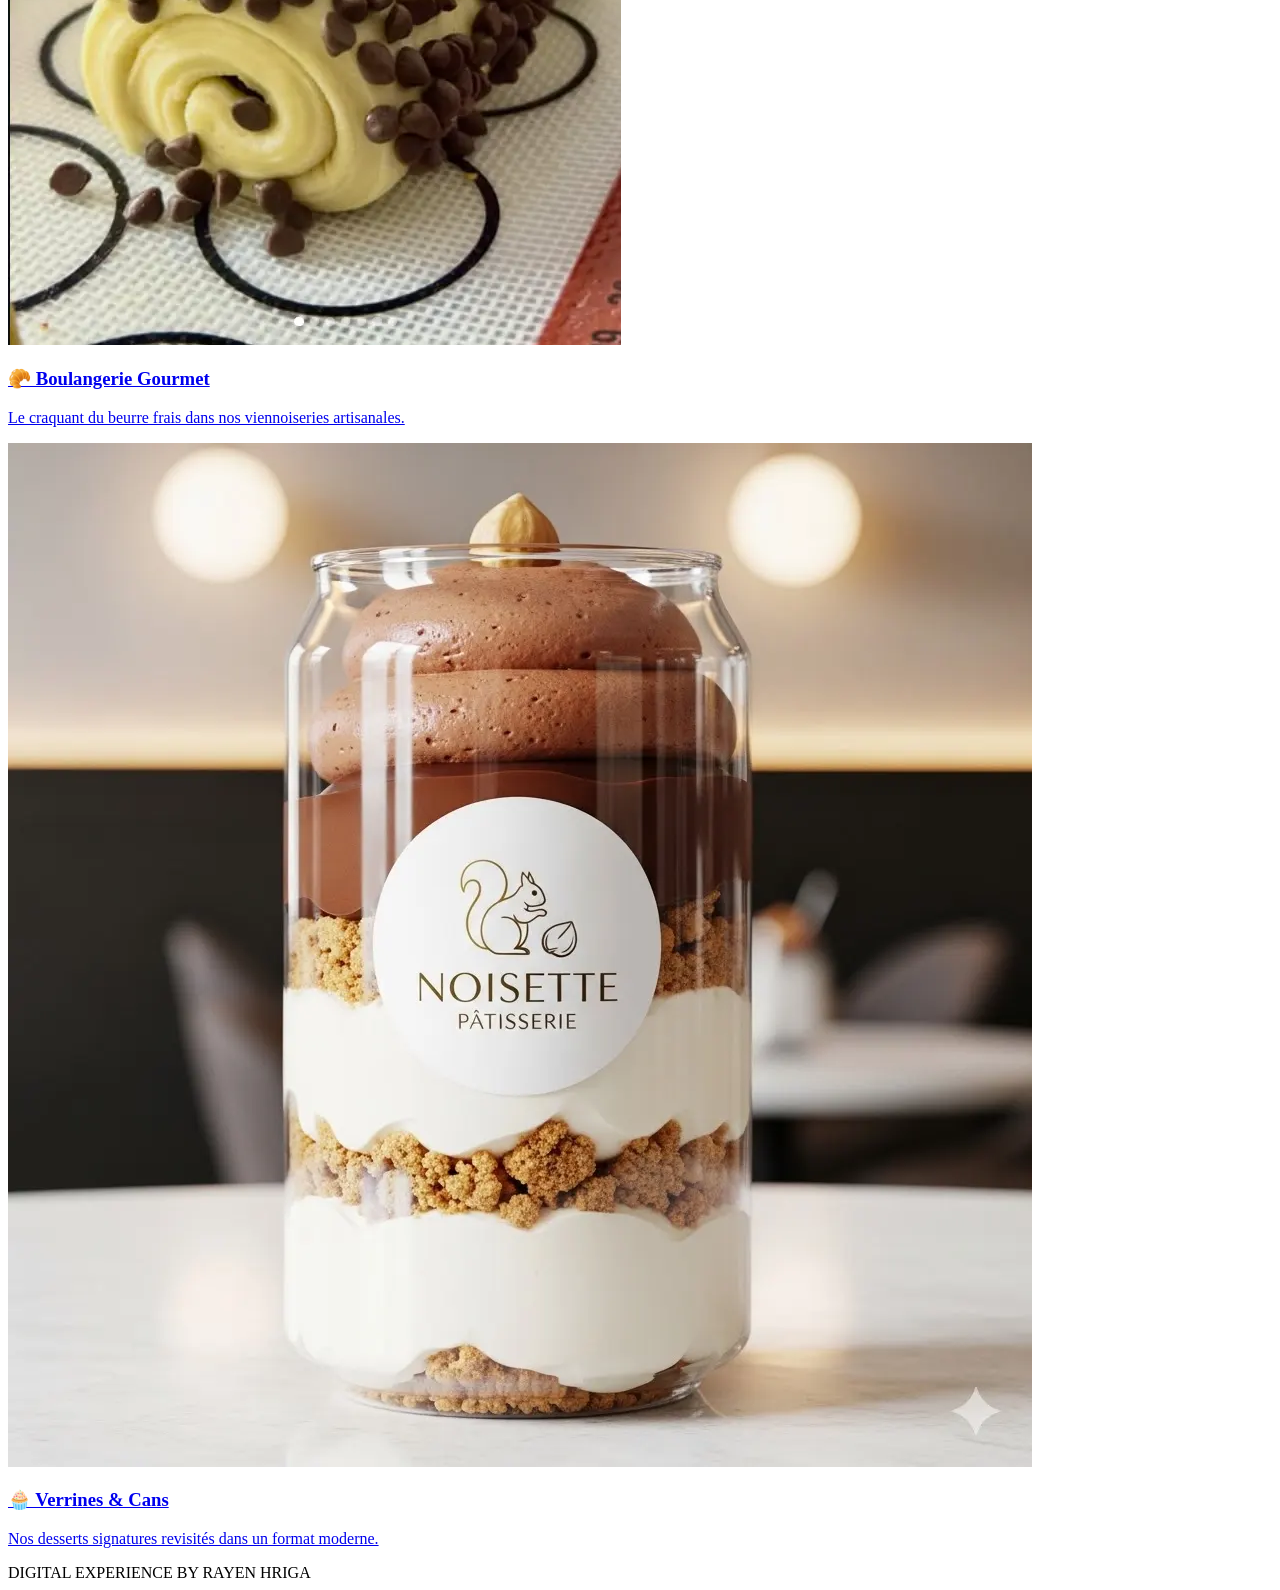
==== commit e5cef339: "Update index.html" ====
--- a/index.html
+++ b/index.html
@@ -1,68 +1,68 @@
 <!DOCTYPE html>
 <html lang="fr">
 <head>
-    <meta charset="UTF-8">
-    <meta name="viewport" content="width=device-width, initial-scale=1.0, maximum-scale=1.0, user-scalable=no">
-       <script async src="https://www.googletagmanager.com/gtag/js?id=G-VRH8N7SHTV"></script>
-<script>
-  window.dataLayer = window.dataLayer || [];
-  function gtag(){dataLayer.push(arguments);}
-  gtag('js', new Date());
+    <meta charset="UTF-8">
+    <meta name="viewport" content="width=device-width, initial-scale=1.0, maximum-scale=1.0, user-scalable=no">
+    
+    <script async src="https://www.googletagmanager.com/gtag/js?id=G-VRH8N7SHTV"></script>
+    <script>
+      window.dataLayer = window.dataLayer || [];
+      function gtag(){dataLayer.push(arguments);}
+      gtag('js', new Date());
+      gtag('config', 'G-VRH8N7SHTV');
+    </script>
 
-  gtag('config', 'G-VRH8N7SHTV');
-</script>
-    <link rel="stylesheet" href="style.css">
-    <title>Noisette - Menu Digital</title>
-    <meta name="apple-mobile-web-app-capable" content="yes">
+    <link rel="stylesheet" href="style.css">
+    <title>Noisette - Menu Digital</title>
+    
+    <meta name="apple-mobile-web-app-capable" content="yes">
+    <meta name="apple-mobile-web-app-status-bar-style" content="black-translucent">
+    <meta name="apple-mobile-web-app-title" content="Noisette">
+    
+    <link rel="apple-touch-icon" type="image/jpeg" href="./logo.jpg?v=10">
+    <link rel="icon" type="image/jpeg" href="./logo.jpg?v=10">
+    <link rel="manifest" href="./manifest.json?v=10">
 
-<meta name="apple-mobile-web-app-status-bar-style" content="black-translucent">
-
-<meta name="apple-mobile-web-app-title" content="Noisette">
-
-<link rel="apple-touch-icon" href="noissette-logo.jpg">
-<link rel="manifest" href="manifest.json">
-
-<script>
-  if ('serviceWorker' in navigator) {
-    navigator.serviceWorker.register('./sw.js')
-      .then(() => console.log("HautGamme Offline Mode: Active"))
-      .catch(err => console.log("Error:", err));
-  }
-</script>
+    <script>
+      if ('serviceWorker' in navigator) {
+        navigator.serviceWorker.register('./sw.js')
+          .then(() => console.log("HautGamme Active"))
+          .catch(err => console.log("Error:", err));
+      }
+    </script>
 </head>
 <body>
-    <div class="header">
-        <img src="noissette-logo.jpg" alt="Noisette" class="logo">
-        <h1>Pâtisserie Noisette</h1>
-    </div>
+    <div class="header">
+        <img src="logo.jpg" alt="Noisette" class="logo">
+        <h1>Pâtisserie Noisette</h1>
+    </div>
 
-    <div class="container">
-        <a href="patisserie.html" class="card">
-            <img src="fruit.webp" alt="Pâtisserie">   
-            <div class="card-info">
-                <h3>✨ Pâtisserie Fine</h3>
-                <p>Découvrez nos créations signatures et nos trompe-l'œil d'exception.</p>
-            </div>
-        </a>
+    <div class="container">
+        <a href="patisserie.html" class="card">
+            <img src="fruit.webp" alt="Pâtisserie">   
+            <div class="card-info">
+                <h3>✨ Pâtisserie Fine</h3>
+                <p>Découvrez nos créations signatures et nos trompe-l'œil d'exception.</p>
+            </div>
+        </a>
 
-        <a href="croissants.html" class="card">
-            <img src="croissant-.webp" alt="Viennoiserie">     
-            <div class="card-info">
-                <h3>🥐 Boulangerie Gourmet</h3>
-                <p>Le craquant du beurre frais dans nos viennoiseries artisanales.</p>
-            </div>
-        </a>
+        <a href="croissants.html" class="card">
+            <img src="croissant-.webp" alt="Viennoiserie">     
+            <div class="card-info">
+                <h3>🥐 Boulangerie Gourmet</h3>
+                <p>Le craquant du beurre frais dans nos viennoiseries artisanales.</p>
+            </div>
+        </a>
 
-        <a href="verrine.html" class="card">
-            <img src="varrines.webp" alt="Desserts">     
-            <div class="card-info">
-                <h3>🧁 Verrines & Cans</h3>
-                <p>Nos desserts signatures revisités dans un format moderne.</p>
-            </div>
-        </a>
-    </div>
+        <a href="verrine.html" class="card">
+            <img src="varrines.webp" alt="Desserts">      
+            <div class="card-info">
+                <h3>🧁 Verrines & Cans</h3>
+                <p>Nos desserts signatures revisités dans un format moderne.</p>
+            </div>
+        </a>
+    </div>
 
-    <div class="footer-brand">DIGITAL EXPERIENCE BY RAYEN HRIGA</div>
+    <div class="footer-brand">DIGITAL EXPERIENCE BY RAYEN HRIGA</div>
 </body>
-
-</html> 
+</html>
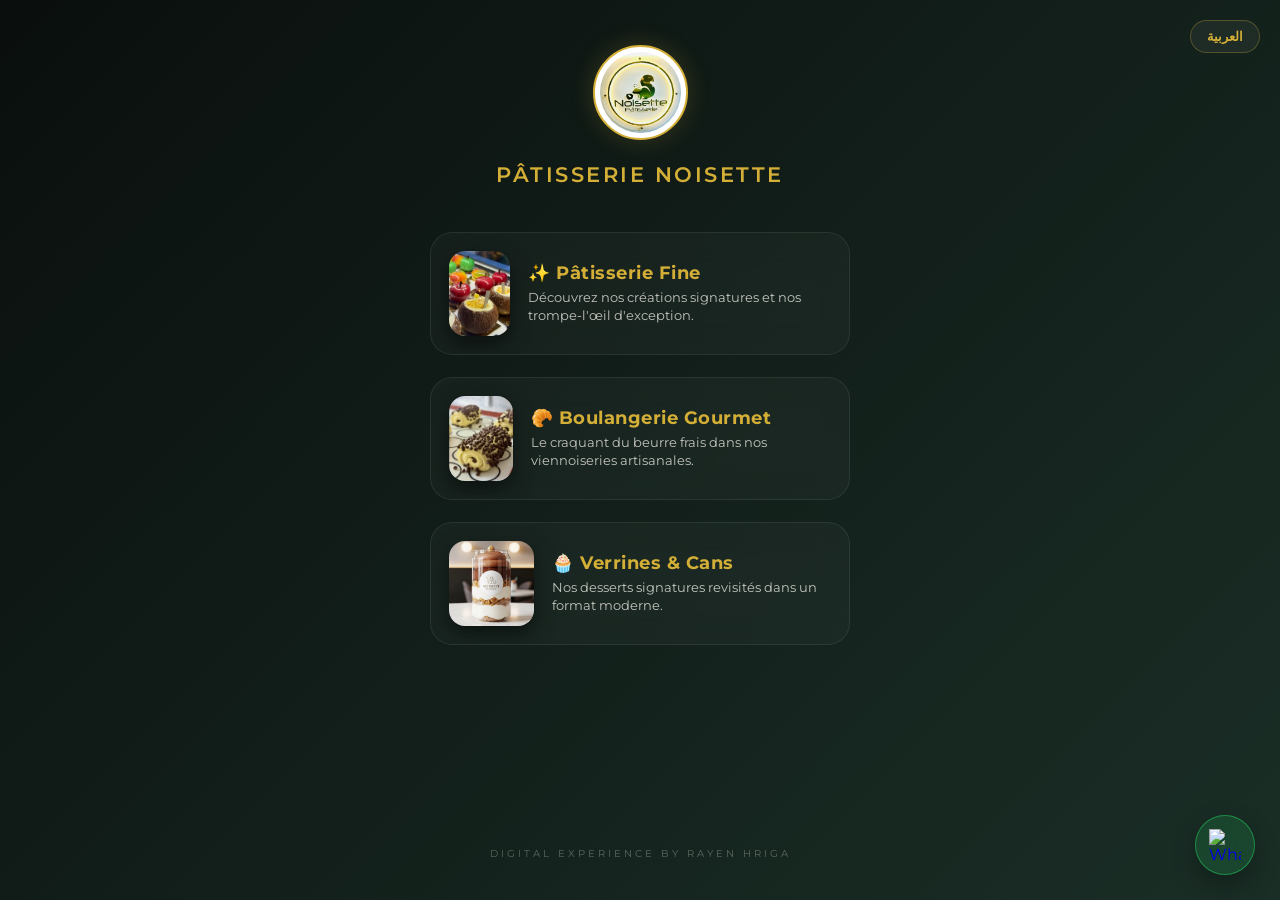
==== commit 34e4622c: "Update index.html" ====
--- a/index.html
+++ b/index.html
@@ -3,7 +3,6 @@
 <head>
     <meta charset="UTF-8">
     <meta name="viewport" content="width=device-width, initial-scale=1.0, maximum-scale=1.0, user-scalable=no">
-    
     <script async src="https://www.googletagmanager.com/gtag/js?id=G-VRH8N7SHTV"></script>
     <script>
       window.dataLayer = window.dataLayer || [];
@@ -11,32 +10,21 @@
       gtag('js', new Date());
       gtag('config', 'G-VRH8N7SHTV');
     </script>
-
-    <link rel="stylesheet" href="style.css">
+    <link rel="stylesheet" href="style.css?v=11">
     <title>Noisette - Menu Digital</title>
-    
     <meta name="apple-mobile-web-app-capable" content="yes">
     <meta name="apple-mobile-web-app-status-bar-style" content="black-translucent">
-    <meta name="apple-mobile-web-app-title" content="Noisette">
-    
-    <link rel="apple-touch-icon" type="image/jpeg" href="./logo.jpg?v=10">
-    <link rel="icon" type="image/jpeg" href="./logo.jpg?v=10">
-    <link rel="manifest" href="./manifest.json?v=10">
-
-    <script>
-      if ('serviceWorker' in navigator) {
-        navigator.serviceWorker.register('./sw.js')
-          .then(() => console.log("HautGamme Active"))
-          .catch(err => console.log("Error:", err));
-      }
-    </script>
+    <link rel="apple-touch-icon" href="./logo.jpg?v=11">
+    <link rel="icon" href="./logo.jpg?v=11">
+    <link rel="manifest" href="./manifest.json?v=11">
 </head>
 <body>
+    <div id="loader"><div class="loader-content"><img src="logo.jpg" class="loader-logo"><div class="loader-bar"></div></div></div>
+    <a href="index-ar.html" class="lang-switch">العربية</a>
     <div class="header">
         <img src="logo.jpg" alt="Noisette" class="logo">
         <h1>Pâtisserie Noisette</h1>
     </div>
-
     <div class="container">
         <a href="patisserie.html" class="card">
             <img src="fruit.webp" alt="Pâtisserie">   
@@ -45,7 +33,6 @@
                 <p>Découvrez nos créations signatures et nos trompe-l'œil d'exception.</p>
             </div>
         </a>
-
         <a href="croissants.html" class="card">
             <img src="croissant-.webp" alt="Viennoiserie">     
             <div class="card-info">
@@ -53,7 +40,6 @@
                 <p>Le craquant du beurre frais dans nos viennoiseries artisanales.</p>
             </div>
         </a>
-
         <a href="verrine.html" class="card">
             <img src="varrines.webp" alt="Desserts">      
             <div class="card-info">
@@ -62,7 +48,13 @@
             </div>
         </a>
     </div>
-
     <div class="footer-brand">DIGITAL EXPERIENCE BY RAYEN HRIGA</div>
+    <a href="https://wa.me/21654745398" class="whatsapp-btn" target="_blank">
+        <img src="https://upload.wikimedia.org/wikipedia/commons/6/6b/WhatsApp.svg" alt="WhatsApp">
+    </a>
+    <script>
+        window.addEventListener("load", () => { setTimeout(() => document.getElementById("loader").classList.add("loader-hidden"), 800); });
+        if ('serviceWorker' in navigator) { navigator.serviceWorker.register('./sw.js').then(() => console.log("HautGamme Active")); }
+    </script>
 </body>
 </html>
--- a/style.css
+++ b/style.css
@@ -0,0 +1,143 @@
+@import url('https://fonts.googleapis.com/css2?family=Montserrat:wght@300;400;600&display=swap');
+
+/* Reset & Base */
+* { 
+    box-sizing: border-box; 
+    -webkit-tap-highlight-color: transparent; 
+    margin: 0; 
+    padding: 0; 
+}
+
+body {
+    background: #0a0f0d; 
+    background: linear-gradient(135deg, #0a0f0d 0%, #1a2e26 100%);
+    font-family: 'Montserrat', sans-serif;
+    color: #FCFAF2;
+    display: flex;
+    flex-direction: column;
+    align-items: center;
+    min-height: 100vh;
+    overflow-x: hidden;
+}
+
+/* --- Loader Screen --- */
+#loader { 
+    position: fixed; top: 0; left: 0; width: 100%; height: 100%; 
+    background: #0a0f0d; z-index: 9999; 
+    display: flex; justify-content: center; align-items: center; 
+    transition: 0.8s cubic-bezier(0.4, 0, 0.2, 1); 
+}
+.loader-hidden { opacity: 0; visibility: hidden; }
+.loader-content { display: flex; flex-direction: column; align-items: center; }
+.loader-logo { 
+    width: 90px; height: 90px; border-radius: 50%; 
+    border: 2px solid #d4af37; animation: pulse 1.5s infinite; 
+    background: white; padding: 5px;
+}
+.loader-bar { 
+    width: 120px; height: 2px; background: rgba(212, 175, 55, 0.1); 
+    margin-top: 20px; position: relative; overflow: hidden; border-radius: 10px;
+}
+.loader-bar::after { 
+    content: ''; position: absolute; width: 100%; height: 100%; 
+    background: #d4af37; left: -100%; animation: load 1.5s infinite; 
+}
+
+/* --- Language Switcher --- */
+.lang-switch {
+    position: fixed; top: 20px; right: 20px; z-index: 1000;
+    background: rgba(255, 255, 255, 0.05); backdrop-filter: blur(10px);
+    -webkit-backdrop-filter: blur(10px); border: 1px solid rgba(212, 175, 55, 0.3);
+    padding: 8px 16px; border-radius: 50px; color: #d4af37;
+    text-decoration: none; font-size: 0.8rem; font-weight: 600;
+}
+[lang="ar"] .lang-switch { right: auto; left: 20px; }
+
+/* --- Header & Logo --- */
+.header { width: 100%; padding: 45px 20px; text-align: center; }
+.logo {
+    width: 95px; height: 95px; border-radius: 50%; border: 2px solid #d4af37;
+    padding: 5px; background: white; box-shadow: 0 0 25px rgba(212, 175, 55, 0.2);
+    transition: transform 0.5s ease;
+}
+.logo:hover { transform: rotate(360deg); }
+h1 { 
+    font-weight: 600; font-size: 1.3rem; margin-top: 18px; 
+    letter-spacing: 2.5px; text-transform: uppercase; color: #d4af37;
+}
+
+/* --- Container & Cards --- */
+.container { width: 92%; max-width: 420px; padding-bottom: 50px; }
+.card {
+    display: flex; align-items: center; background: rgba(255, 255, 255, 0.03);
+    backdrop-filter: blur(15px); -webkit-backdrop-filter: blur(15px);
+    border: 1px solid rgba(255, 255, 255, 0.08); border-radius: 22px;
+    margin-bottom: 22px; padding: 18px; text-decoration: none; color: #FCFAF2;
+    position: relative; overflow: hidden;
+    transition: all 0.4s cubic-bezier(0.175, 0.885, 0.32, 1.275);
+    opacity: 0; animation: fadeInUp 0.8s ease forwards;
+}
+.card:active, .card:hover {
+    transform: scale(1.02) translateY(-3px); background: rgba(255, 255, 255, 0.07);
+    border: 1px solid rgba(212, 175, 55, 0.4);
+    box-shadow: 0 20px 40px rgba(0, 0, 0, 0.7), 0 0 20px rgba(212, 175, 55, 0.15);
+}
+.card img {
+    width: 85px; height: 85px; border-radius: 16px; object-fit: cover;
+    margin-right: 18px; box-shadow: 0 8px 20px rgba(0,0,0,0.5);
+    transition: transform 0.4s ease;
+}
+.card-info h3 { margin: 0; font-size: 1.1rem; color: #d4af37; letter-spacing: 0.5px; }
+.card-info p { margin: 6px 0 0; font-size: 0.8rem; opacity: 0.75; line-height: 1.4; }
+
+/* --- Price Tag --- */
+.price {
+    display: inline-block; margin-top: 10px; font-weight: 600; font-size: 0.85rem;
+    color: #d4af37; background: rgba(212, 175, 55, 0.1);
+    padding: 4px 12px; border-radius: 10px; border: 1px solid rgba(212, 175, 55, 0.2);
+}
+
+/* --- Product Grid --- */
+.product-grid { display: grid; grid-template-columns: repeat(2, 1fr); gap: 15px; padding: 10px 0; }
+.product-card {
+    background: rgba(255, 255, 255, 0.03); backdrop-filter: blur(10px);
+    border: 1px solid rgba(255, 255, 255, 0.08); border-radius: 18px;
+    padding: 12px; text-align: center; transition: 0.3s;
+    animation: fadeInUp 0.6s ease forwards; opacity: 0;
+}
+.product-card img {
+    width: 100%; aspect-ratio: 1/1; object-fit: cover; border-radius: 12px;
+    margin-bottom: 10px; box-shadow: 0 5px 15px rgba(0,0,0,0.3);
+}
+.product-info h4 { font-size: 0.8rem; margin-bottom: 8px; min-height: 32px; overflow: hidden; }
+
+/* --- WhatsApp Button --- */
+.whatsapp-btn {
+    position: fixed; bottom: 25px; right: 25px; z-index: 1000;
+    background: rgba(37, 211, 102, 0.15); backdrop-filter: blur(10px);
+    border: 1px solid rgba(37, 211, 102, 0.5); width: 60px; height: 60px;
+    border-radius: 50%; display: flex; justify-content: center; align-items: center;
+    box-shadow: 0 10px 25px rgba(0,0,0,0.3); transition: 0.3s cubic-bezier(0.175, 0.885, 0.32, 1.275);
+}
+.whatsapp-btn:hover { transform: scale(1.1) rotate(10deg); background: rgba(37, 211, 102, 0.25); }
+.whatsapp-btn img { width: 32px; height: 32px; }
+
+/* --- Utilities --- */
+.btn-back { 
+    display: inline-block; margin: 20px 0; text-decoration: none; 
+    color: #d4af37; font-size: 0.85rem; font-weight: 600; 
+    letter-spacing: 1px; padding: 10px 20px; border-radius: 50px;
+    background: rgba(212, 175, 55, 0.05); transition: 0.3s;
+}
+.btn-back:hover { background: rgba(212, 175, 55, 0.1); }
+
+.footer-brand { margin-top: auto; padding: 40px; font-size: 0.65rem; letter-spacing: 3px; opacity: 0.3; text-align: center; text-transform: uppercase; }
+
+/* Animations */
+@keyframes fadeInUp { from { opacity: 0; transform: translateY(20px); } to { opacity: 1; transform: translateY(0); } }
+@keyframes pulse { 0%, 100% { transform: scale(0.95); opacity: 0.8; } 50% { transform: scale(1.05); opacity: 1; } }
+@keyframes load { 0% { left: -100%; } 100% { left: 100%; } }
+
+.card:nth-child(1) { animation-delay: 0.1s; }
+.card:nth-child(2) { animation-delay: 0.2s; }
+.card:nth-child(3) { animation-delay: 0.3s; }
